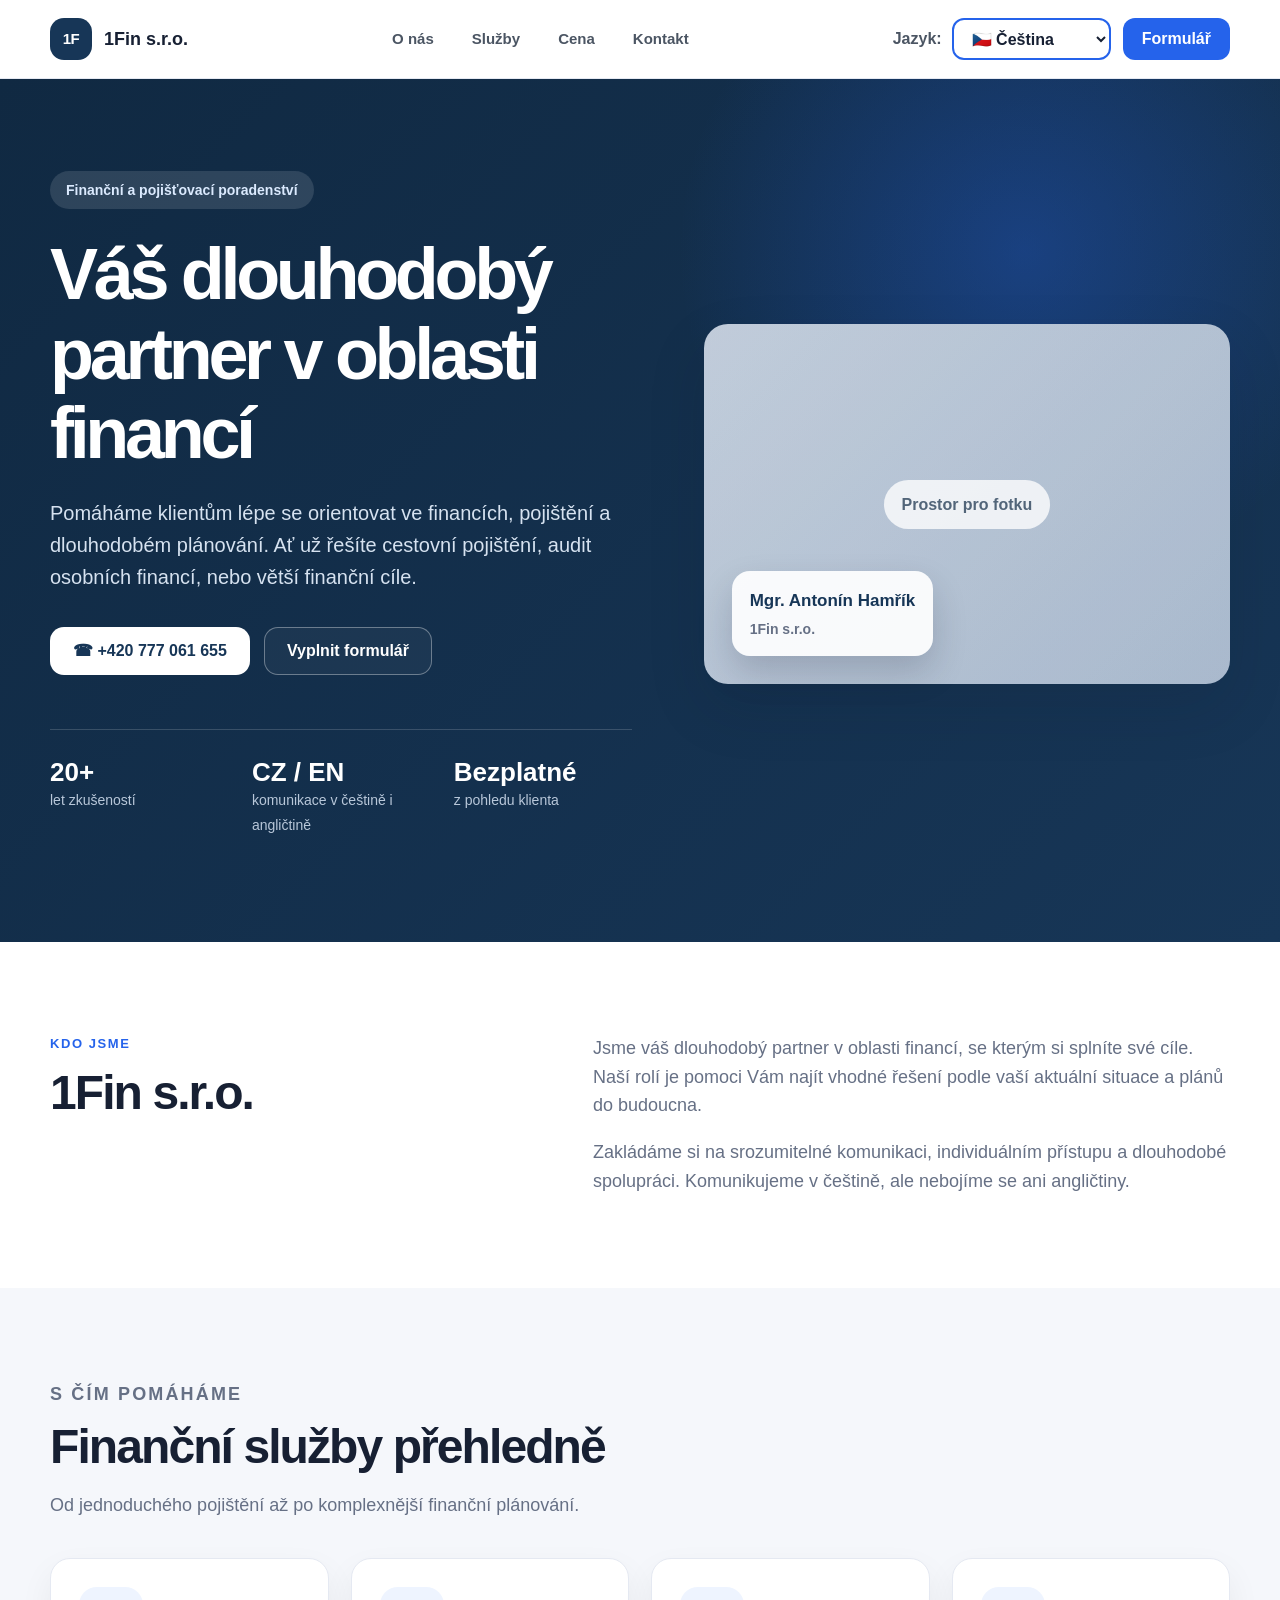
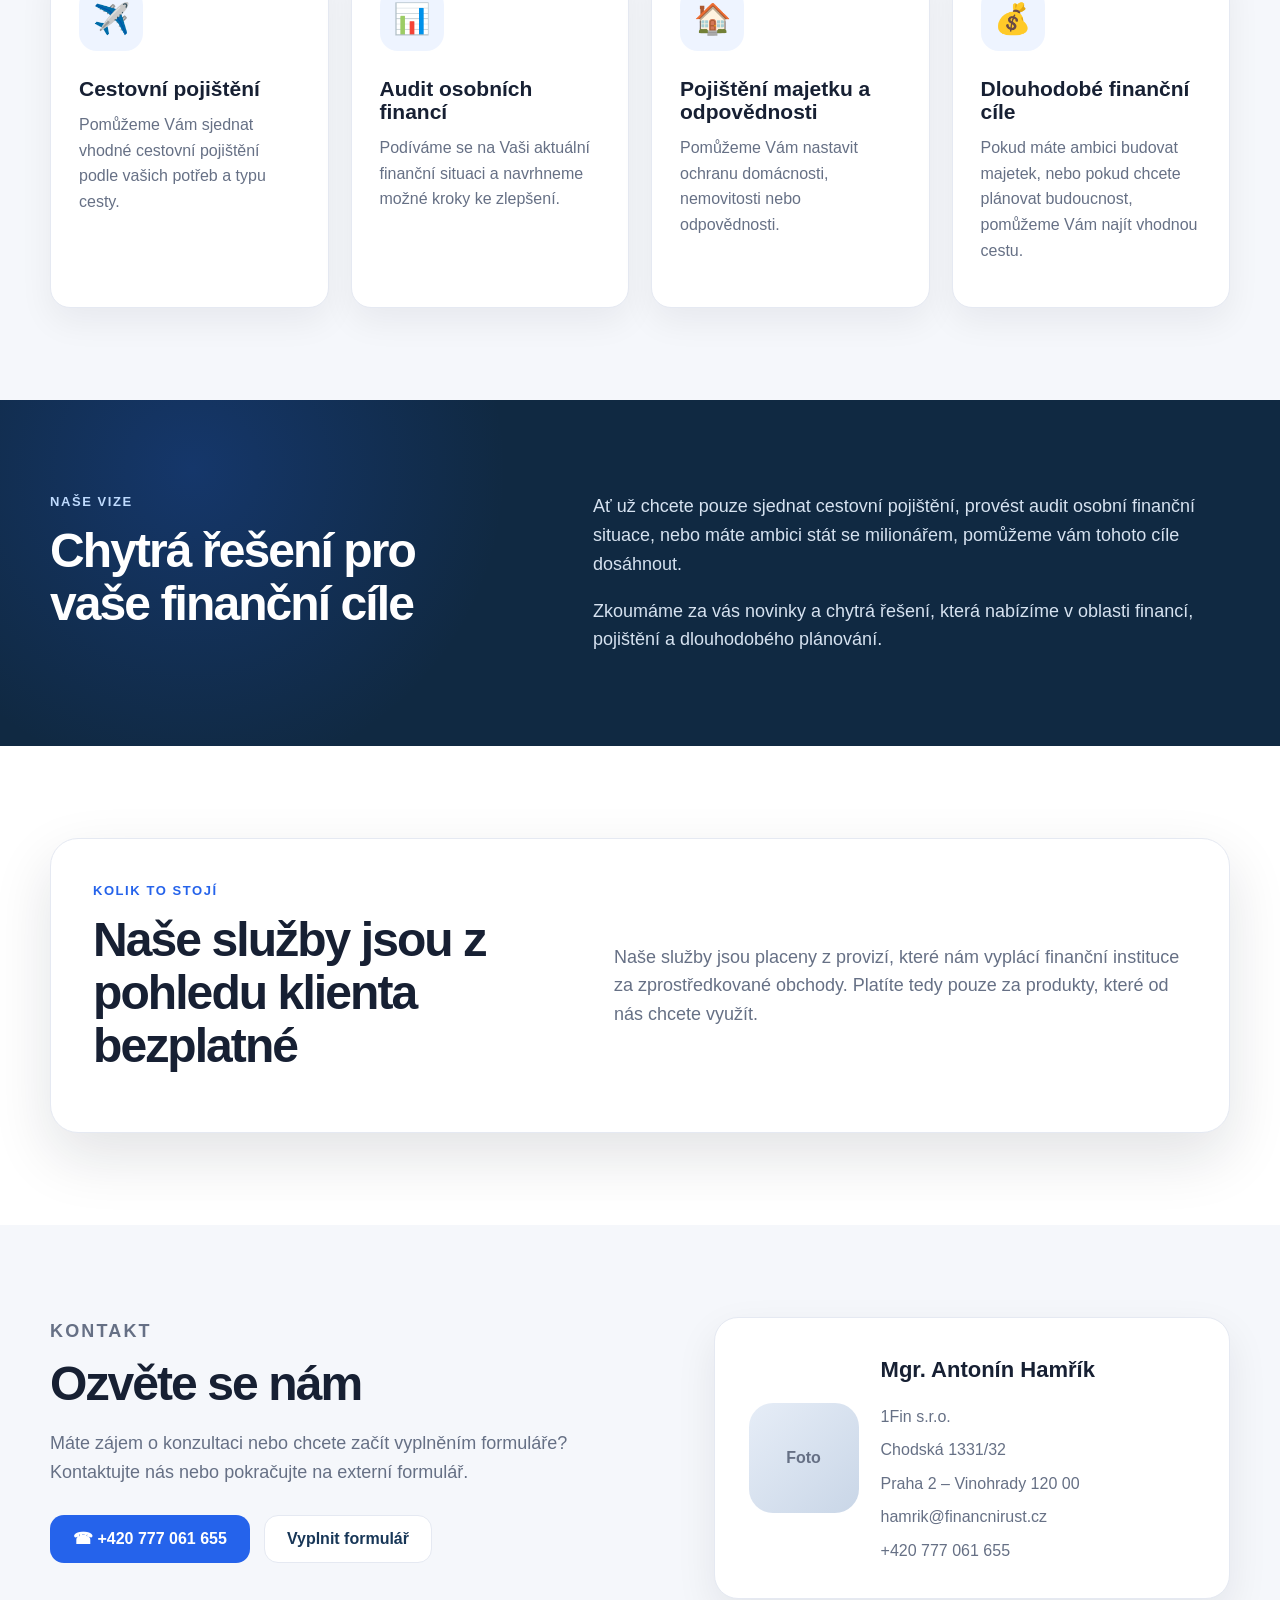
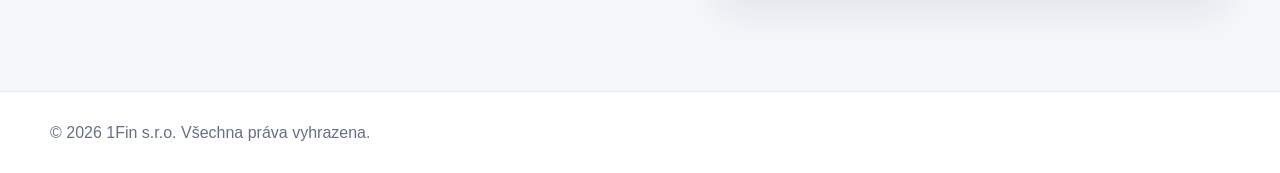
==== index.html @ 4e2d53b7 "inital 1fin website" ====
<!DOCTYPE html>
<html lang="cs">
<head>
  <meta charset="UTF-8" />
  <meta name="viewport" content="width=device-width, initial-scale=1.0" />

  <title>1Fin s.r.o. | Finanční a pojišťovací poradenství</title>
  <meta
    name="description"
    content="1Fin s.r.o. – váš dlouhodobý partner v oblasti financí, pojištění a osobního finančního plánování."
  />

  <link rel="stylesheet" href="css/style.css" />
</head>
<body>
  <header class="site-header">
    <div class="container header-inner">
      <a href="index.html" class="brand" aria-label="1Fin s.r.o.">
        <span class="brand-mark">1F</span>
        <span class="brand-text">1Fin s.r.o.</span>
      </a>

      <nav class="nav" aria-label="Hlavní navigace">
        <a href="#about" data-i18n="navAbout">O nás</a>
        <a href="#services" data-i18n="navServices">Služby</a>
        <a href="#price" data-i18n="navPrice">Cena</a>
        <a href="#contact" data-i18n="navContact">Kontakt</a>
      </nav>

      <div class="header-actions">
        <div class="language-select-wrap">
          <label for="language-select" data-i18n="languageLabel">Jazyk:</label>

          <select id="language-select" class="language-select">
            <option value="cs">🇨🇿 Čeština</option>
            <option value="en">🇬🇧 English</option>
          </select>
        </div>

        <a
          href="https://pojisteni.1fin.cz/"
          class="btn btn-small btn-primary"
          target="_blank"
          rel="noopener"
          data-i18n="formShort"
        >
          Formulář
        </a>
      </div>
    </div>
  </header>

  <main>
    <section class="hero">
      <div class="container hero-grid">
        <div class="hero-content">
          <p class="badge" data-i18n="heroBadge">Finanční a pojišťovací poradenství</p>

          <h1 data-i18n="heroTitle">Váš dlouhodobý partner v oblasti financí</h1>

          <p class="hero-text" data-i18n="heroText">
            Pomáháme klientům lépe se orientovat ve financích, pojištění
            a dlouhodobém plánování. Ať už řešíte cestovní pojištění,
            audit osobních financí, nebo větší finanční cíle.
          </p>

          <div class="hero-actions">
            <a href="tel:+420777061655" class="btn btn-light" data-i18n="phoneButton">
              ☎ +420 777 061 655
            </a>
            <a
              href="https://pojisteni.1fin.cz/"
              class="btn btn-outline"
              target="_blank"
              rel="noopener"
              data-i18n="formButton"
            >
              Vyplnit formulář
            </a>
          </div>

          <div class="hero-stats" aria-label="Hlavní výhody">
            <div>
              <strong>20+</strong>
              <span data-i18n="statExperience">let zkušeností</span>
            </div>

            <div>
              <strong>CZ / EN</strong>
              <span data-i18n="statLanguages">komunikace v češtině i angličtině</span>
            </div>

            <div>
              <strong data-i18n="statFreeTitle">Bezplatné</strong>
              <span data-i18n="statFreeText">z pohledu klienta</span>
            </div>
          </div>
        </div>

        <div class="hero-visual">
          <div class="advisor-preview">
            <div class="image-placeholder">
              <span data-i18n="photoPlaceholder">Prostor pro fotku</span>
            </div>

            <div class="advisor-preview-card">
              <strong>Mgr. Antonín Hamřík</strong>
              <span>1Fin s.r.o.</span>
            </div>
          </div>
        </div>
      </div>
    </section>

    <section id="about" class="section">
      <div class="container split">
        <div>
          <p class="section-label" data-i18n="aboutLabel">Kdo jsme</p>
          <h2>1Fin s.r.o.</h2>
        </div>

        <div class="section-text">
          <p data-i18n="aboutText1">
            Jsme váš dlouhodobý partner v oblasti financí, se kterým si
            splníte své cíle. Naší rolí je pomoci Vám najít vhodné řešení
            podle vaší aktuální situace a plánů do budoucna.
          </p>
          <p data-i18n="aboutText2">
            Zakládáme si na srozumitelné komunikaci, individuálním přístupu
            a dlouhodobé spolupráci. Komunikujeme v češtině,
            ale nebojíme se ani angličtiny.
          </p>
        </div>
      </div>
    </section>

    <section id="services" class="section section-muted">
      <div class="container">
        <div class="section-heading">
          <p class="section-label" data-i18n="servicesLabel">S čím pomáháme</p>
          <h2 data-i18n="servicesTitle">Finanční služby přehledně</h2>
          <p data-i18n="servicesIntro">
            Od jednoduchého pojištění až po komplexnější finanční plánování.
          </p>
        </div>

        <div class="cards-grid">
          <article class="card">
            <span class="card-icon">✈️</span>
            <h3 data-i18n="serviceTravelTitle">Cestovní pojištění</h3>
            <p data-i18n="serviceTravelText">
              Pomůžeme Vám sjednat vhodné cestovní pojištění podle vašich
              potřeb a typu cesty.
            </p>
          </article>

          <article class="card">
            <span class="card-icon">📊</span>
            <h3 data-i18n="serviceAuditTitle">Audit osobních financí</h3>
            <p data-i18n="serviceAuditText">
              Podíváme se na Vaši aktuální finanční situaci a navrhneme
              možné kroky ke zlepšení.
            </p>
          </article>

          <article class="card">
            <span class="card-icon">🏠</span>
            <h3 data-i18n="servicePropertyTitle">Pojištění majetku a odpovědnosti</h3>
            <p data-i18n="servicePropertyText">
              Pomůžeme Vám nastavit ochranu domácnosti, nemovitosti nebo
              odpovědnosti.
            </p>
          </article>

          <article class="card">
            <span class="card-icon">💰</span>
            <h3 data-i18n="serviceGoalsTitle">Dlouhodobé finanční cíle</h3>
            <p data-i18n="serviceGoalsText">
              Pokud máte ambici budovat majetek, nebo pokud chcete plánovat budoucnost,
              pomůžeme Vám najít vhodnou cestu.
            </p>
          </article>
        </div>
      </div>
    </section>

    <section class="section dark-section">
      <div class="container split">
        <div>
          <p class="section-label light" data-i18n="visionLabel">Naše vize</p>
          <h2 data-i18n="visionTitle">Chytrá řešení pro vaše finanční cíle</h2>
        </div>

        <div class="section-text light-text">
          <p data-i18n="visionText1">
            Ať už chcete pouze sjednat cestovní pojištění, provést audit
            osobní finanční situace, nebo máte ambici stát se milionářem,
            pomůžeme vám tohoto cíle dosáhnout.
          </p>
          <p data-i18n="visionText2">
            Zkoumáme za vás novinky a chytrá řešení, která nabízíme v oblasti
            financí, pojištění a dlouhodobého plánování.
          </p>
        </div>
      </div>
    </section>

    <section id="price" class="section">
      <div class="container price-box">
        <div>
          <p class="section-label" data-i18n="priceLabel">Kolik to stojí</p>
          <h2 data-i18n="priceTitle">Naše služby jsou z pohledu klienta bezplatné</h2>
        </div>

        <p data-i18n="priceText">
          Naše služby jsou placeny z provizí, které nám vyplácí finanční
          instituce za zprostředkované obchody. Platíte tedy pouze za produkty,
          které od nás chcete využít.
        </p>
      </div>
    </section>

    <section id="contact" class="section section-muted">
      <div class="container contact-grid">
        <div>
          <p class="section-label" data-i18n="contactLabel">Kontakt</p>
          <h2 data-i18n="contactTitle">Ozvěte se nám</h2>
          <p data-i18n="contactText">
            Máte zájem o konzultaci nebo chcete začít vyplněním dotazníku?
            Kontaktujte nás nebo pokračujte na externí formulář.
          </p>

          <div class="contact-actions">
            <a href="tel:+420777061655" class="btn btn-primary" data-i18n="phoneButton">
              ☎ +420 777 061 655
            </a>
            <a
              href="https://pojisteni.1fin.cz/"
              class="btn btn-secondary"
              target="_blank"
              rel="noopener"
              data-i18n="formButton"
            >
              Vyplnit formulář
            </a>
          </div>
        </div>

        <address class="contact-card">
          <div class="contact-photo-placeholder">
            <span data-i18n="photoShort">Foto</span>
          </div>

          <div class="contact-info">
            <strong>Mgr. Antonín Hamřík</strong>

            <span>1Fin s.r.o.</span>
            <span>Chodská 1331/32</span>
            <span>Praha 2 – Vinohrady 120 00</span>

            <a href="mailto:hamrik@financnirust.cz">
              hamrik@financnirust.cz
            </a>

            <a href="tel:+420777061655">
              +420 777 061 655
            </a>
          </div>
        </address>
      </div>
    </section>
  </main>

  <footer class="site-footer">
    <div class="container footer-inner">
      <p data-i18n="footerText">© 2026 1Fin s.r.o. Všechna práva vyhrazena.</p>
    </div>
  </footer>

  <script src="js/main.js"></script>
</body>
</html>
---- css/style.css ----
:root {
  --color-navy: #173657;
  --color-navy-dark: #102942;
  --color-blue: #2563eb;
  --color-blue-dark: #1d4ed8;
  --color-bg: #ffffff;
  --color-section: #f5f7fb;
  --color-text: #172033;
  --color-muted: #667085;
  --color-border: #e5e9f2;
  --color-white: #ffffff;

  --container: 1180px;
  --radius: 20px;
  --shadow: 0 24px 60px rgba(15, 23, 42, 0.12);
}

* {
  box-sizing: border-box;
}

html {
  scroll-behavior: smooth;
}

body {
  margin: 0;
  font-family: Arial, Helvetica, sans-serif;
  color: var(--color-text);
  background: var(--color-bg);
  line-height: 1.6;
}

a {
  color: inherit;
  text-decoration: none;
}

p {
  margin-top: 0;
}

.container {
  width: min(100% - 40px, var(--container));
  margin: 0 auto;
}

/* Header */

.site-header {
  position: sticky;
  top: 0;
  z-index: 50;
  background: rgba(255, 255, 255, 0.96);
  border-bottom: 1px solid var(--color-border);
  backdrop-filter: blur(12px);
}

.header-inner {
  min-height: 78px;
  display: flex;
  align-items: center;
  justify-content: space-between;
  gap: 24px;
}

.brand {
  display: inline-flex;
  align-items: center;
  gap: 12px;
  font-weight: 800;
}

.brand-mark {
  width: 42px;
  height: 42px;
  border-radius: 14px;
  display: grid;
  place-items: center;
  background: var(--color-navy);
  color: var(--color-white);
  font-size: 15px;
  letter-spacing: -0.04em;
}

.brand-text {
  font-size: 18px;
}

.nav {
  display: flex;
  align-items: center;
  gap: 10px;
}

.nav a {
  padding: 10px 14px;
  border-radius: 12px;
  color: #4b5563;
  font-weight: 700;
  font-size: 15px;
}

.nav a:hover {
  background: #eef4ff;
  color: var(--color-blue);
}

.header-actions {
  display: flex;
  align-items: center;
  gap: 12px;
}

.language-switch {
  display: inline-flex;
  padding: 4px;
  background: #eef2f7;
  border-radius: 999px;
}

.language-switch a {
  padding: 7px 10px;
  border-radius: 999px;
  color: #536174;
  font-weight: 800;
  font-size: 13px;
}

.language-switch a.active {
  background: var(--color-white);
  color: var(--color-blue);
  box-shadow: 0 4px 12px rgba(15, 23, 42, 0.08);
}

.language-select-wrap {
  display: flex;
  align-items: center;
  gap: 10px;
  font-weight: 800;
  color: #4b5563;
}

.language-select {
  min-height: 42px;
  padding: 8px 38px 8px 14px;
  border: 2px solid var(--color-blue);
  border-radius: 12px;
  background: white;
  color: var(--color-text);
  font: inherit;
  font-weight: 700;
  cursor: pointer;
}

.language-select:focus {
  outline: none;
  box-shadow: 0 0 0 4px rgba(37, 99, 235, 0.16);
}

/* Buttons */

.btn {
  display: inline-flex;
  align-items: center;
  justify-content: center;
  min-height: 48px;
  padding: 13px 22px;
  border-radius: 14px;
  border: 1px solid transparent;
  font-weight: 800;
  line-height: 1;
  transition: transform 0.15s ease, background 0.15s ease, border-color 0.15s ease;
}

.btn:hover {
  transform: translateY(-1px);
}

.btn-small {
  min-height: 42px;
  padding: 10px 18px;
  border-radius: 12px;
}

.btn-primary {
  background: var(--color-blue);
  color: var(--color-white);
}

.btn-primary:hover {
  background: var(--color-blue-dark);
}

.btn-light {
  background: var(--color-white);
  color: var(--color-navy);
}

.btn-outline {
  color: var(--color-white);
  border-color: rgba(255, 255, 255, 0.35);
  background: rgba(255, 255, 255, 0.04);
}

.btn-outline:hover {
  border-color: rgba(255, 255, 255, 0.7);
}

.btn-secondary {
  background: var(--color-white);
  color: var(--color-navy);
  border-color: var(--color-border);
}

/* Hero */

.hero {
  padding: 92px 0 104px;
  background:
    radial-gradient(circle at 80% 20%, rgba(37, 99, 235, 0.32), transparent 28%),
    linear-gradient(135deg, var(--color-navy-dark), var(--color-navy));
  color: var(--color-white);
}

.hero-grid {
  display: grid;
  grid-template-columns: 1.05fr 0.95fr;
  gap: 72px;
  align-items: center;
}

.badge {
  width: fit-content;
  margin-bottom: 26px;
  padding: 8px 16px;
  border-radius: 999px;
  background: rgba(255, 255, 255, 0.12);
  color: #dbeafe;
  font-weight: 800;
  font-size: 14px;
}

h1,
h2,
h3 {
  margin-top: 0;
  line-height: 1.1;
}

h1 {
  max-width: 720px;
  margin-bottom: 24px;
  font-size: clamp(42px, 6vw, 72px);
  letter-spacing: -0.06em;
}

h2 {
  margin-bottom: 18px;
  font-size: clamp(32px, 4vw, 48px);
  letter-spacing: -0.04em;
}

h3 {
  margin-bottom: 12px;
  font-size: 21px;
}

.hero-text {
  max-width: 620px;
  margin-bottom: 34px;
  color: #d6e2f0;
  font-size: 20px;
}

.hero-actions {
  display: flex;
  flex-wrap: wrap;
  gap: 14px;
  margin-bottom: 54px;
}

.hero-stats {
  display: grid;
  grid-template-columns: repeat(3, 1fr);
  max-width: 650px;
  padding-top: 28px;
  border-top: 1px solid rgba(255, 255, 255, 0.16);
  gap: 24px;
}

.hero-stats strong {
  display: block;
  font-size: 26px;
  line-height: 1.1;
}

.hero-stats span {
  color: #b8c7d9;
  font-size: 14px;
}

.hero-visual {
  display: flex;
  justify-content: flex-end;
}

.image-placeholder {
  width: 100%;
  min-height: 360px;
  border-radius: 24px;
  display: grid;
  place-items: center;
  background:
    linear-gradient(rgba(23, 54, 87, 0.18), rgba(23, 54, 87, 0.18)),
    linear-gradient(135deg, #e6edf7, #c9d6e7);
  color: #526579;
  box-shadow: var(--shadow);
  overflow: hidden;
}

.image-placeholder span {
  padding: 12px 18px;
  border-radius: 999px;
  background: rgba(255, 255, 255, 0.78);
  font-weight: 800;
}

/* Sections */

.section {
  padding: 92px 0;
}

.section-muted {
  background: var(--color-section);
}

.section-label {
  margin-bottom: 12px;
  color: var(--color-blue);
  font-weight: 900;
  text-transform: uppercase;
  font-size: 13px;
  letter-spacing: 0.12em;
}

.section-label.light {
  color: #bfdbfe;
}

.split {
  display: grid;
  grid-template-columns: 0.85fr 1.15fr;
  gap: 72px;
  align-items: start;
}

.section-text {
  color: var(--color-muted);
  font-size: 18px;
}

.section-text p:last-child {
  margin-bottom: 0;
}

.section-heading {
  max-width: 680px;
  margin-bottom: 38px;
}

.section-heading p {
  color: var(--color-muted);
  font-size: 18px;
}

/* Cards */

.cards-grid {
  display: grid;
  grid-template-columns: repeat(4, 1fr);
  gap: 22px;
}

.card {
  min-height: 250px;
  padding: 28px;
  border: 1px solid var(--color-border);
  border-radius: var(--radius);
  background: var(--color-white);
  box-shadow: 0 14px 34px rgba(15, 23, 42, 0.06);
}

.card-icon {
  width: 64px;
  height: 64px;
  margin-bottom: 26px;
  border-radius: 18px;
  display: grid;
  place-items: center;
  background: #eef4ff;
  font-size: 30px;
}

.card p {
  color: var(--color-muted);
}

/* Dark section */

.dark-section {
  background:
    radial-gradient(circle at 15% 20%, rgba(37, 99, 235, 0.24), transparent 28%),
    var(--color-navy-dark);
  color: var(--color-white);
}

.light-text {
  color: #d6e2f0;
}

/* Price */

.price-box {
  display: grid;
  grid-template-columns: 0.9fr 1.1fr;
  gap: 52px;
  align-items: center;
  padding: 42px;
  border: 1px solid var(--color-border);
  border-radius: 28px;
  background: var(--color-white);
  box-shadow: var(--shadow);
}

.price-box p:last-child {
  margin-bottom: 0;
  color: var(--color-muted);
  font-size: 18px;
}

/* Contact */

.contact-grid {
  display: grid;
  grid-template-columns: 1fr 0.85fr;
  gap: 56px;
  align-items: start;
}

.contact-grid > div > p {
  max-width: 620px;
  color: var(--color-muted);
  font-size: 18px;
}

.contact-actions {
  display: flex;
  flex-wrap: wrap;
  gap: 14px;
  margin-top: 28px;
}

.contact-card {
  display: grid;
  grid-template-columns: 110px 1fr;
  gap: 22px;
  align-items: center;
  padding: 34px;
  border-radius: 24px;
  border: 1px solid var(--color-border);
  background: var(--color-white);
  box-shadow: 0 16px 40px rgba(15, 23, 42, 0.08);
  font-style: normal;
}

.contact-photo-placeholder {
  width: 110px;
  height: 110px;
  border-radius: 24px;
  display: grid;
  place-items: center;
  background: linear-gradient(135deg, #e6edf7, #c9d6e7);
  color: #526579;
  font-weight: 900;
}

.contact-info {
  display: grid;
  gap: 8px;
}

.contact-info strong {
  margin-bottom: 4px;
  font-size: 22px;
}

.contact-info span,
.contact-info a {
  color: var(--color-muted);
}

.contact-info a:hover {
  color: var(--color-blue);
}

.contact-card strong {
  margin-bottom: 8px;
  font-size: 22px;
}

.contact-card span,
.contact-card a {
  color: var(--color-muted);
}

.contact-card a:hover {
  color: var(--color-blue);
}

/* Footer */

.site-footer {
  padding: 28px 0;
  border-top: 1px solid var(--color-border);
  background: var(--color-white);
  color: var(--color-muted);
}

.footer-inner {
  display: flex;
  justify-content: space-between;
  gap: 24px;
  align-items: center;
}

.footer-inner p {
  margin: 0;
}

.footer-inner a {
  font-weight: 800;
  color: var(--color-blue);
}

/* Responsive */

@media (max-width: 1050px) {
  .header-inner {
    flex-wrap: wrap;
    padding: 16px 0;
  }

  .nav {
    order: 3;
    width: 100%;
    justify-content: center;
    flex-wrap: wrap;
  }

  .cards-grid {
    grid-template-columns: repeat(2, 1fr);
  }

  .hero-grid,
  .split,
  .price-box,
  .contact-grid {
    grid-template-columns: 1fr;
  }

  .hero-visual {
    justify-content: flex-start;
  }
}

@media (max-width: 680px) {
  .container {
    width: min(100% - 28px, var(--container));
  }

  .hero {
    padding: 64px 0 72px;
  }

  .section {
    padding: 64px 0;
  }

  .header-actions {
    width: 100%;
    justify-content: space-between;
  }

  .nav {
    justify-content: flex-start;
    gap: 4px;
  }

  .nav a {
    padding: 8px 10px;
    font-size: 14px;
  }

  h1 {
    font-size: 42px;
  }

  h2 {
    font-size: 32px;
  }

  .hero-text {
    font-size: 18px;
  }

  .hero-stats {
    grid-template-columns: 1fr;
  }

  .cards-grid {
    grid-template-columns: 1fr;
  }

  .price-box {
    padding: 28px;
  }

  .footer-inner {
    flex-direction: column;
    align-items: flex-start;
  }
}

.advisor-preview {
  position: relative;
  width: 100%;
}

.advisor-preview-card {
  position: absolute;
  left: 28px;
  bottom: 28px;
  display: grid;
  gap: 4px;
  padding: 16px 18px;
  border-radius: 18px;
  background: rgba(255, 255, 255, 0.92);
  color: var(--color-navy);
  box-shadow: 0 16px 34px rgba(15, 23, 42, 0.18);
}

.advisor-preview-card strong {
  font-size: 17px;
}

.advisor-preview-card span {
  color: var(--color-muted);
  font-weight: 700;
  font-size: 14px;
}

@media (max-width: 680px) {
  .contact-card {
    grid-template-columns: 1fr;
  }

  .contact-photo-placeholder {
    width: 100%;
    height: 180px;
  }

  .advisor-preview-card {
    position: static;
    margin-top: 16px;
  }
}
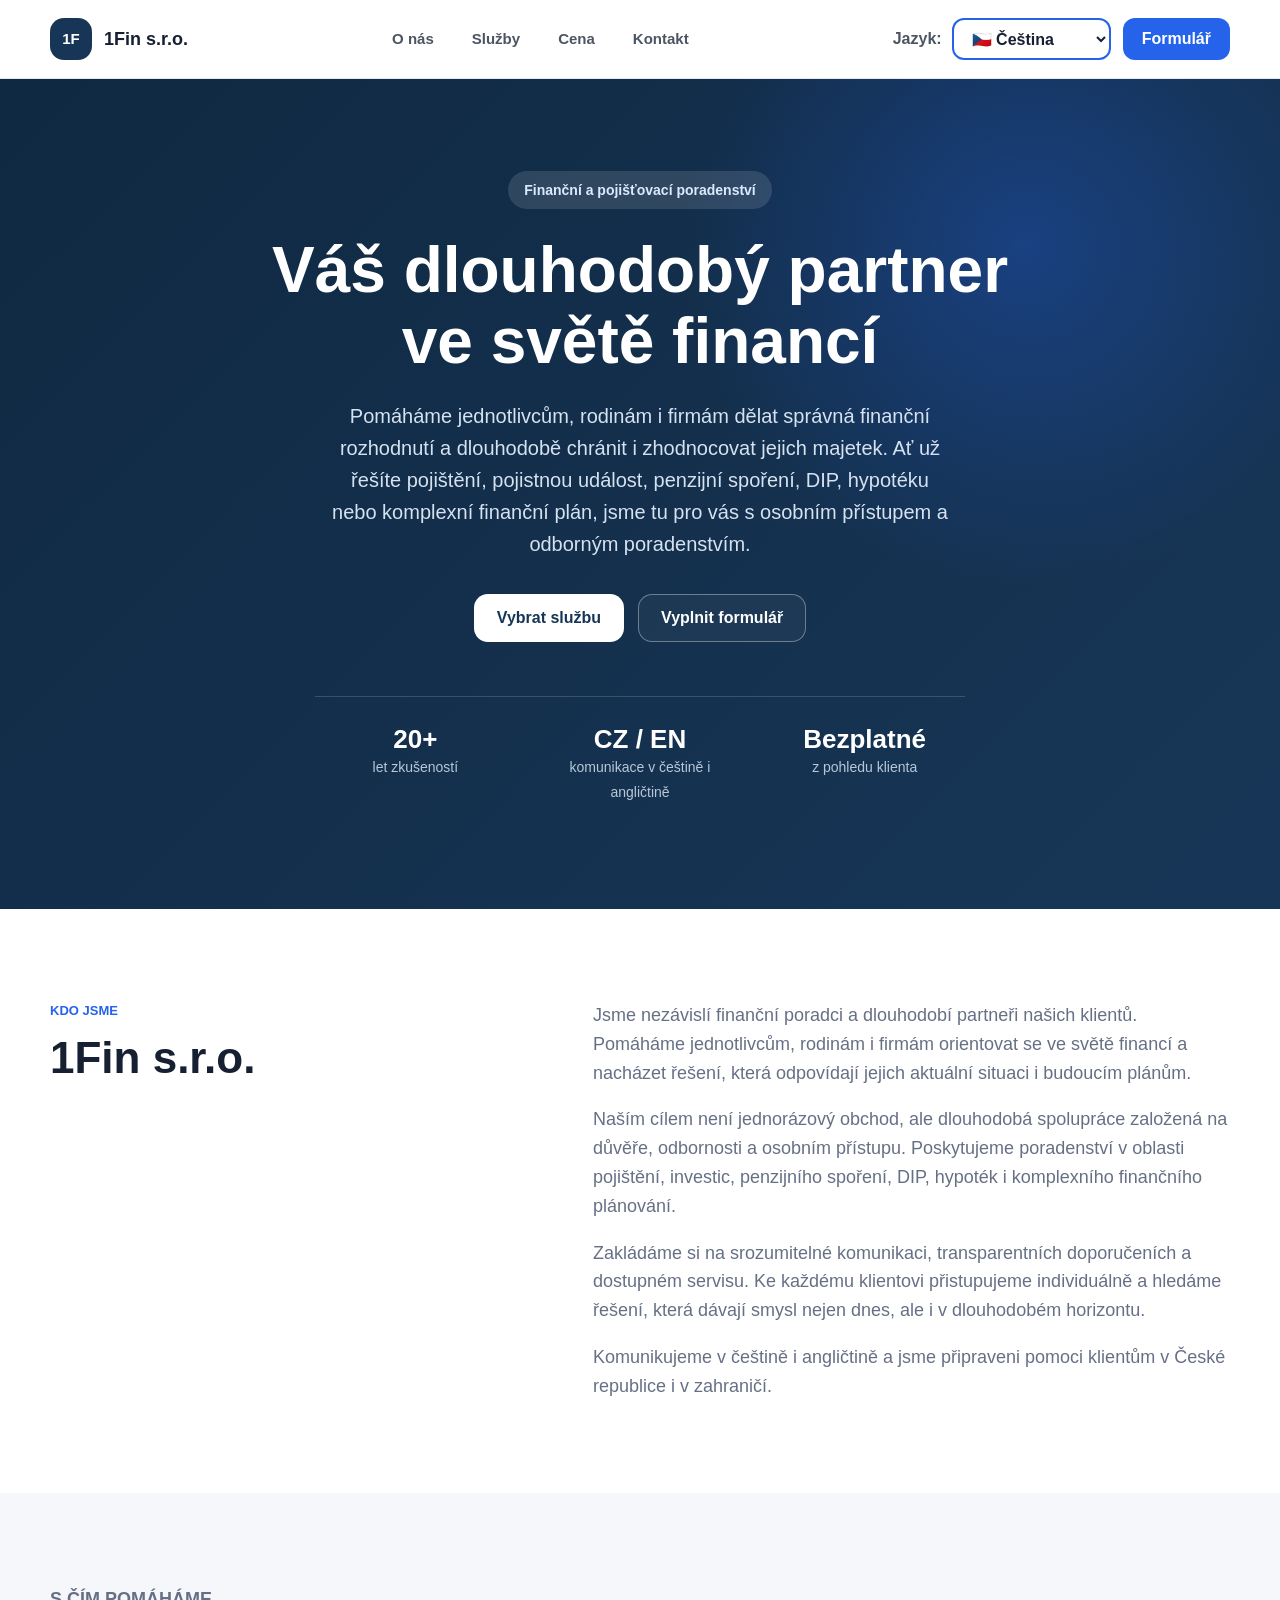
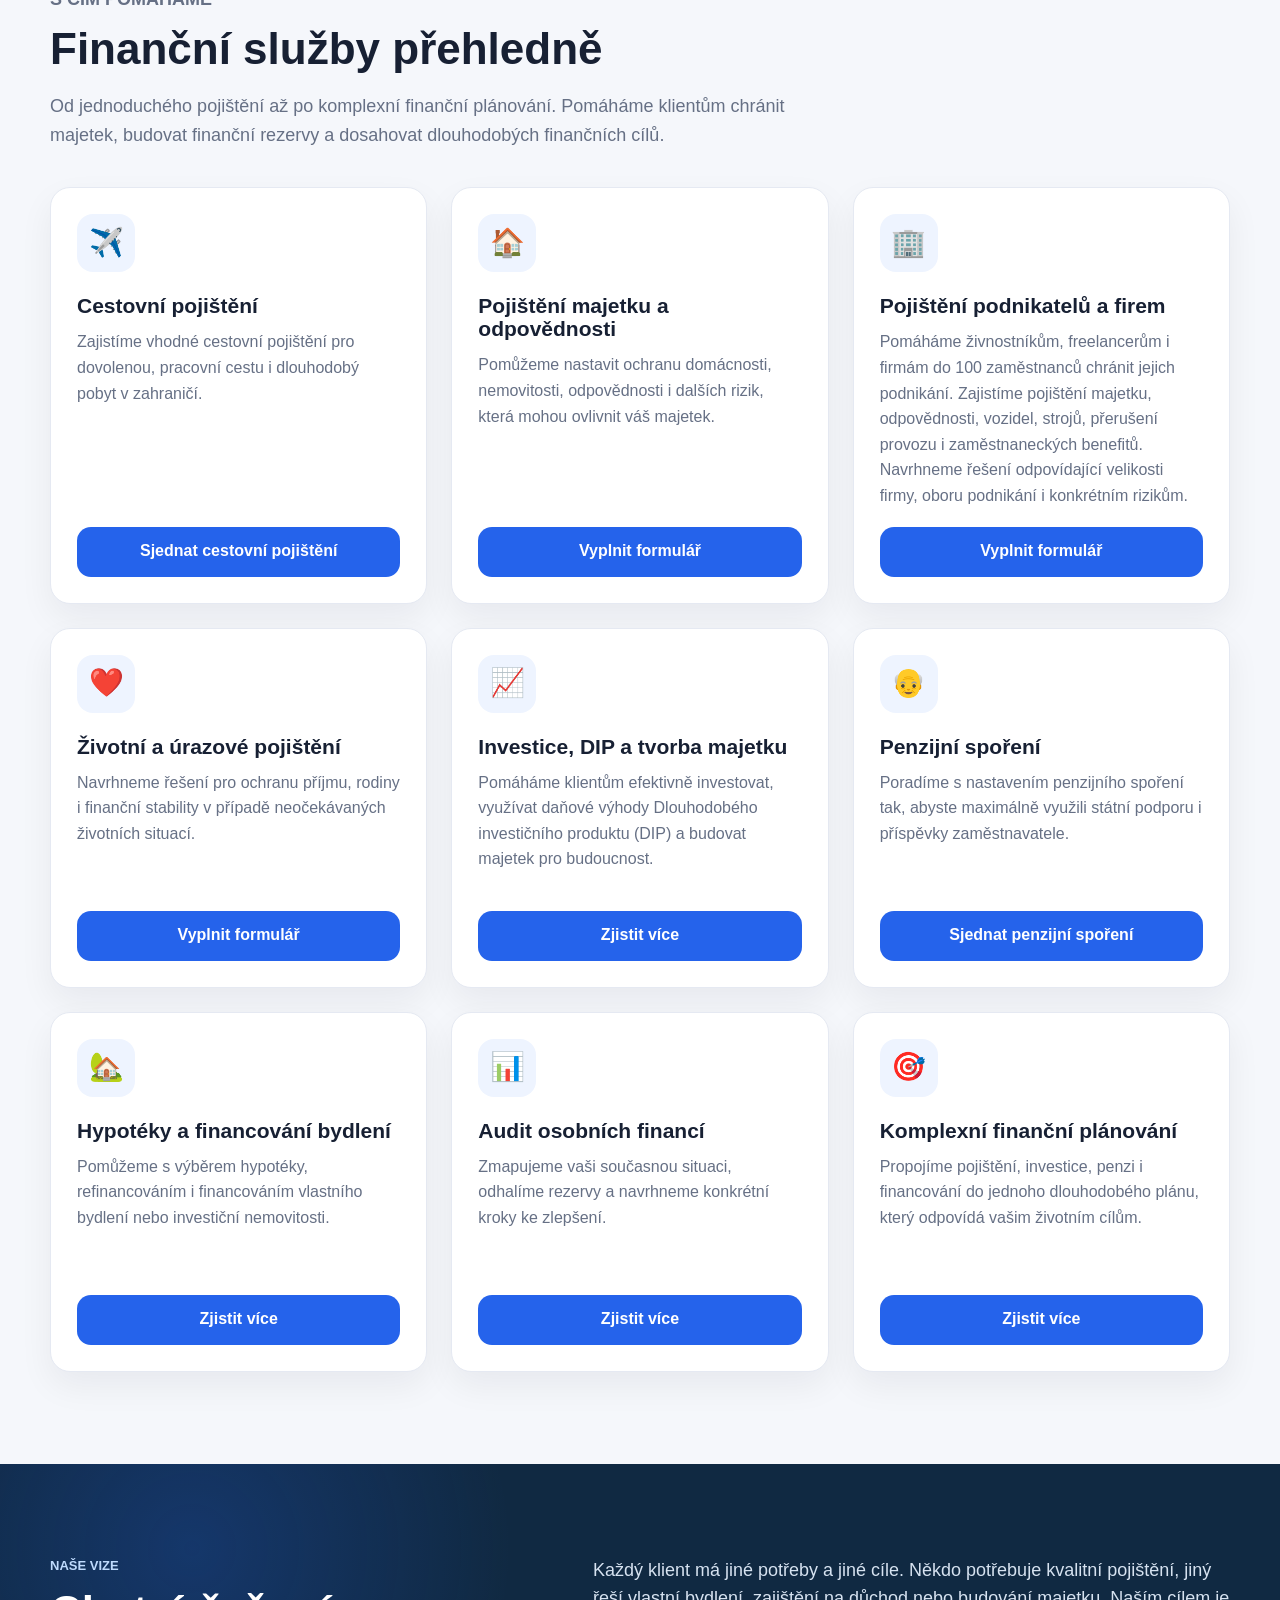
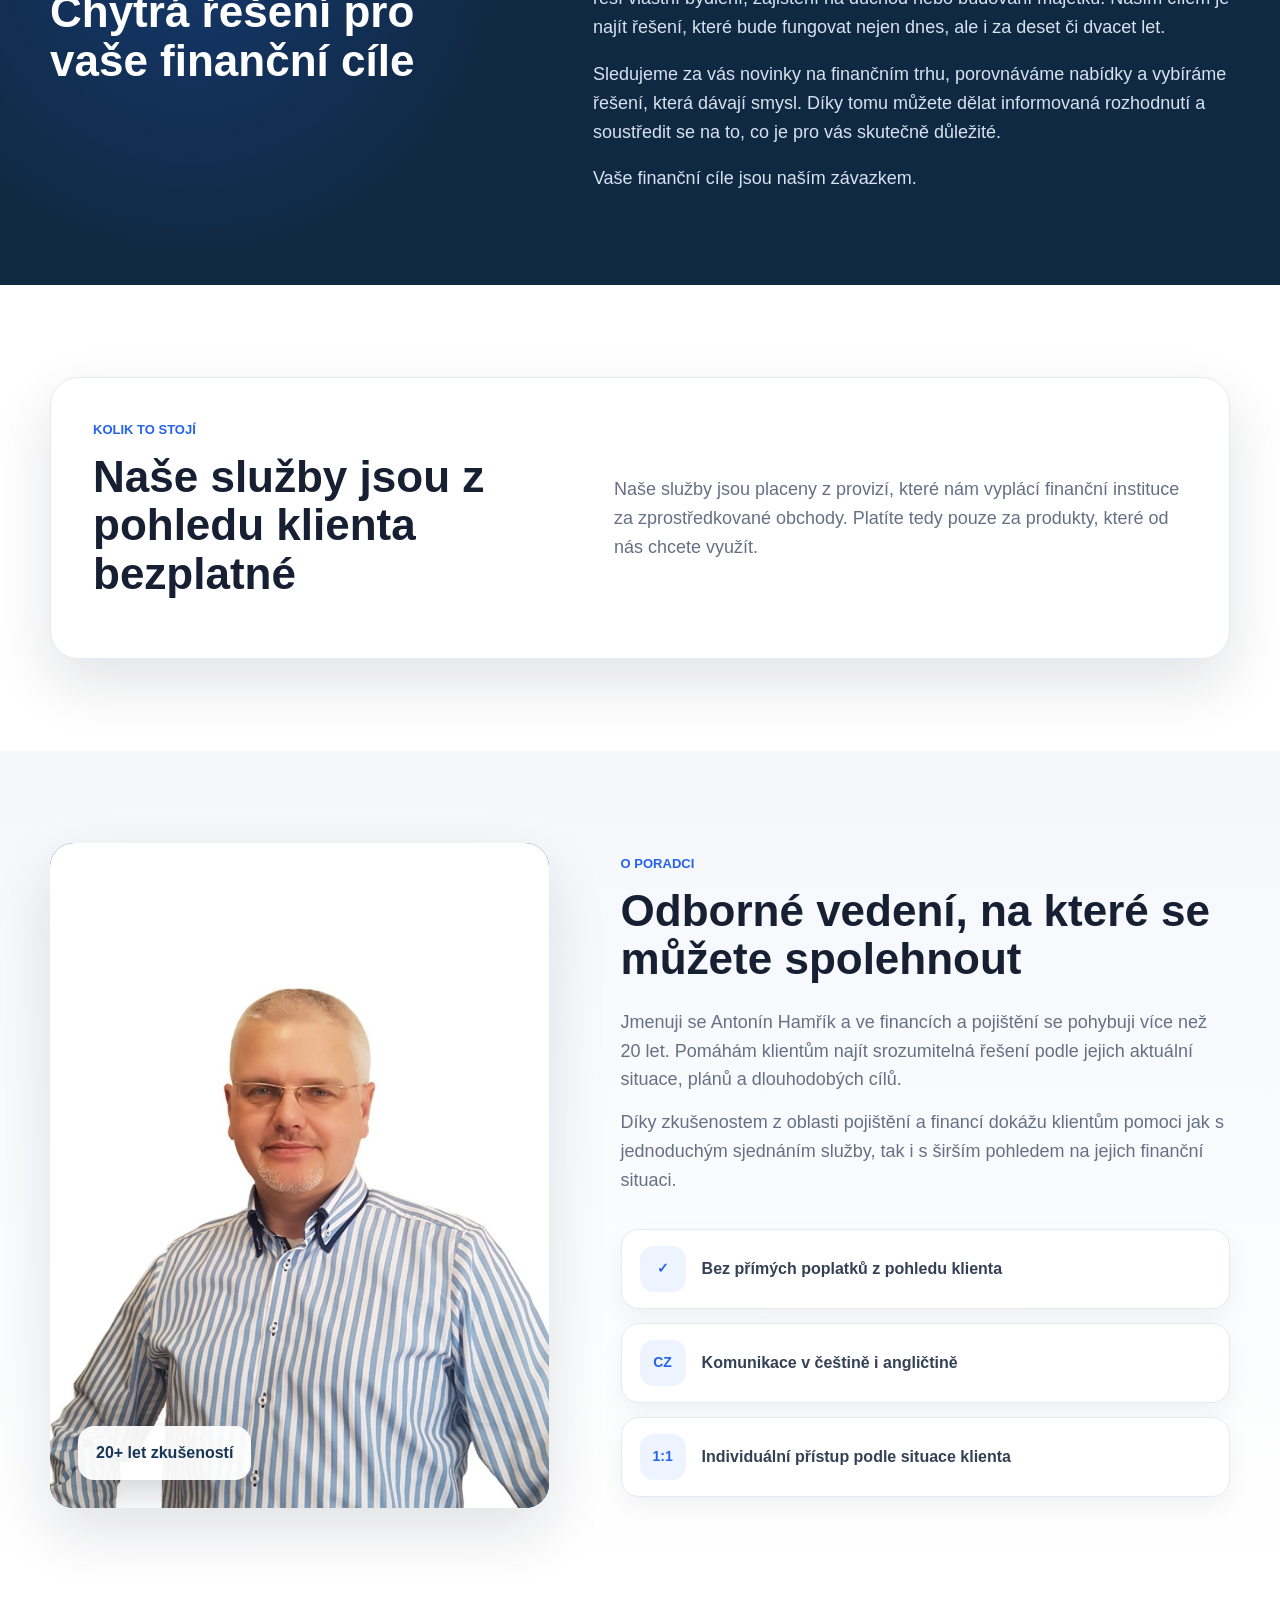
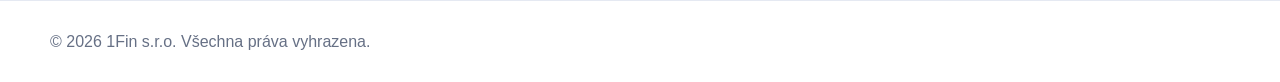
==== commit 91cac43a: "Second version of the web, picture added and edits were made to the servies" ====
--- a/index.html
+++ b/index.html
@@ -56,17 +56,19 @@
         <div class="hero-content">
           <p class="badge" data-i18n="heroBadge">Finanční a pojišťovací poradenství</p>
 
-          <h1 data-i18n="heroTitle">Váš dlouhodobý partner v oblasti financí</h1>
+          <h1 data-i18n="heroTitle">Váš dlouhodobý partner ve světě financí</h1>
 
           <p class="hero-text" data-i18n="heroText">
-            Pomáháme klientům lépe se orientovat ve financích, pojištění
-            a dlouhodobém plánování. Ať už řešíte cestovní pojištění,
-            audit osobních financí, nebo větší finanční cíle.
+            Pomáháme jednotlivcům, rodinám i firmám dělat správná finanční
+            rozhodnutí a dlouhodobě chránit i zhodnocovat jejich majetek. Ať
+            už řešíte pojištění, pojistnou událost, penzijní spoření, DIP,
+            hypotéku nebo komplexní finanční plán, jsme tu pro vás s osobním
+            přístupem a odborným poradenstvím.
           </p>
 
           <div class="hero-actions">
-            <a href="tel:+420777061655" class="btn btn-light" data-i18n="phoneButton">
-              ☎ +420 777 061 655
+            <a href="#services" class="btn btn-light" data-i18n="heroServiceButton">
+              Vybrat službu
             </a>
             <a
               href="https://pojisteni.1fin.cz/"
@@ -93,19 +95,6 @@
             <div>
               <strong data-i18n="statFreeTitle">Bezplatné</strong>
               <span data-i18n="statFreeText">z pohledu klienta</span>
-            </div>
-          </div>
-        </div>
-
-        <div class="hero-visual">
-          <div class="advisor-preview">
-            <div class="image-placeholder">
-              <span data-i18n="photoPlaceholder">Prostor pro fotku</span>
-            </div>
-
-            <div class="advisor-preview-card">
-              <strong>Mgr. Antonín Hamřík</strong>
-              <span>1Fin s.r.o.</span>
             </div>
           </div>
         </div>
@@ -121,14 +110,26 @@
 
         <div class="section-text">
           <p data-i18n="aboutText1">
-            Jsme váš dlouhodobý partner v oblasti financí, se kterým si
-            splníte své cíle. Naší rolí je pomoci Vám najít vhodné řešení
-            podle vaší aktuální situace a plánů do budoucna.
+            Jsme nezávislí finanční poradci a dlouhodobí partneři našich
+            klientů. Pomáháme jednotlivcům, rodinám i firmám orientovat se ve
+            světě financí a nacházet řešení, která odpovídají jejich aktuální
+            situaci i budoucím plánům.
           </p>
           <p data-i18n="aboutText2">
-            Zakládáme si na srozumitelné komunikaci, individuálním přístupu
-            a dlouhodobé spolupráci. Komunikujeme v češtině,
-            ale nebojíme se ani angličtiny.
+            Naším cílem není jednorázový obchod, ale dlouhodobá spolupráce
+            založená na důvěře, odbornosti a osobním přístupu. Poskytujeme
+            poradenství v oblasti pojištění, investic, penzijního spoření,
+            DIP, hypoték i komplexního finančního plánování.
+          </p>
+          <p data-i18n="aboutText3">
+            Zakládáme si na srozumitelné komunikaci, transparentních
+            doporučeních a dostupném servisu. Ke každému klientovi
+            přistupujeme individuálně a hledáme řešení, která dávají smysl
+            nejen dnes, ale i v dlouhodobém horizontu.
+          </p>
+          <p data-i18n="aboutText4">
+            Komunikujeme v češtině i angličtině a jsme připraveni pomoci
+            klientům v České republice i v zahraničí.
           </p>
         </div>
       </div>
@@ -140,7 +141,9 @@
           <p class="section-label" data-i18n="servicesLabel">S čím pomáháme</p>
           <h2 data-i18n="servicesTitle">Finanční služby přehledně</h2>
           <p data-i18n="servicesIntro">
-            Od jednoduchého pojištění až po komplexnější finanční plánování.
+            Od jednoduchého pojištění až po komplexní finanční plánování.
+            Pomáháme klientům chránit majetek, budovat finanční rezervy a
+            dosahovat dlouhodobých finančních cílů.
           </p>
         </div>
 
@@ -149,36 +152,166 @@
             <span class="card-icon">✈️</span>
             <h3 data-i18n="serviceTravelTitle">Cestovní pojištění</h3>
             <p data-i18n="serviceTravelText">
-              Pomůžeme Vám sjednat vhodné cestovní pojištění podle vašich
-              potřeb a typu cesty.
-            </p>
+              Zajistíme vhodné cestovní pojištění pro dovolenou, pracovní
+              cestu i dlouhodobý pobyt v zahraničí.
+            </p>
+            <a
+              href="https://www.axa-assistance.cz/cestovni-pojisteni/?externalpartner=03000732"
+              class="btn btn-primary card-button"
+              target="_blank"
+              rel="noopener"
+              data-i18n="serviceTravelButton"
+            >
+              Sjednat cestovní pojištění
+            </a>
+          </article>
+
+          <article class="card">
+            <span class="card-icon">🏠</span>
+            <h3 data-i18n="servicePropertyTitle">Pojištění majetku a odpovědnosti</h3>
+            <p data-i18n="servicePropertyText">
+              Pomůžeme nastavit ochranu domácnosti, nemovitosti, odpovědnosti
+              i dalších rizik, která mohou ovlivnit váš majetek.
+            </p>
+            <a
+              href="https://pojisteni.1fin.cz/"
+              class="btn btn-primary card-button"
+              target="_blank"
+              rel="noopener"
+              data-i18n="serviceFormButton"
+            >
+              Vyplnit formulář
+            </a>
+          </article>
+
+          <article class="card">
+            <span class="card-icon">🏢</span>
+            <h3 data-i18n="serviceBusinessTitle">Pojištění podnikatelů a firem</h3>
+            <p data-i18n="serviceBusinessText">
+              Pomáháme živnostníkům, freelancerům i firmám do 100 zaměstnanců
+              chránit jejich podnikání. Zajistíme pojištění majetku,
+              odpovědnosti, vozidel, strojů, přerušení provozu i
+              zaměstnaneckých benefitů. Navrhneme řešení odpovídající
+              velikosti firmy, oboru podnikání i konkrétním rizikům.
+            </p>
+            <a
+              href="https://pojisteni.1fin.cz/"
+              class="btn btn-primary card-button"
+              target="_blank"
+              rel="noopener"
+              data-i18n="serviceFormButton"
+            >
+              Vyplnit formulář
+            </a>
+          </article>
+
+          <article class="card">
+            <span class="card-icon">❤️</span>
+            <h3 data-i18n="serviceLifeTitle">Životní a úrazové pojištění</h3>
+            <p data-i18n="serviceLifeText">
+              Navrhneme řešení pro ochranu příjmu, rodiny i finanční stability
+              v případě neočekávaných životních situací.
+            </p>
+            <a
+              href="https://pojisteni.1fin.cz/"
+              class="btn btn-primary card-button"
+              target="_blank"
+              rel="noopener"
+              data-i18n="serviceFormButton"
+            >
+              Vyplnit formulář
+            </a>
+          </article>
+
+          <article class="card">
+            <span class="card-icon">📈</span>
+            <h3 data-i18n="serviceInvestmentsTitle">Investice, DIP a tvorba majetku</h3>
+            <p data-i18n="serviceInvestmentsText">
+              Pomáháme klientům efektivně investovat, využívat daňové výhody
+              Dlouhodobého investičního produktu (DIP) a budovat majetek pro
+              budoucnost.
+            </p>
+            <a
+              href="https://insia.com/"
+              class="btn btn-primary card-button"
+              target="_blank"
+              rel="noopener"
+              data-i18n="serviceMoreInfoButton"
+            >
+              Zjistit více
+            </a>
+          </article>
+
+          <article class="card">
+            <span class="card-icon">👴</span>
+            <h3 data-i18n="servicePensionTitle">Penzijní spoření</h3>
+            <p data-i18n="servicePensionText">
+              Poradíme s nastavením penzijního spoření tak, abyste maximálně
+              využili státní podporu i příspěvky zaměstnavatele.
+            </p>
+            <a
+              href="https://icy-sand-08f215503.4.azurestaticapps.net/"
+              class="btn btn-primary card-button"
+              target="_blank"
+              rel="noopener"
+              data-i18n="servicePensionButton"
+            >
+              Sjednat penzijní spoření
+            </a>
+          </article>
+
+          <article class="card">
+            <span class="card-icon">🏡</span>
+            <h3 data-i18n="serviceMortgageTitle">Hypotéky a financování bydlení</h3>
+            <p data-i18n="serviceMortgageText">
+              Pomůžeme s výběrem hypotéky, refinancováním i financováním
+              vlastního bydlení nebo investiční nemovitosti.
+            </p>
+            <a
+              href="https://partners-benefity.cz/Nutrend#kontakt"
+              class="btn btn-primary card-button"
+              target="_blank"
+              rel="noopener"
+              data-i18n="serviceLearnMoreButton"
+            >
+              Zjistit více
+            </a>
           </article>
 
           <article class="card">
             <span class="card-icon">📊</span>
             <h3 data-i18n="serviceAuditTitle">Audit osobních financí</h3>
             <p data-i18n="serviceAuditText">
-              Podíváme se na Vaši aktuální finanční situaci a navrhneme
-              možné kroky ke zlepšení.
-            </p>
-          </article>
-
-          <article class="card">
-            <span class="card-icon">🏠</span>
-            <h3 data-i18n="servicePropertyTitle">Pojištění majetku a odpovědnosti</h3>
-            <p data-i18n="servicePropertyText">
-              Pomůžeme Vám nastavit ochranu domácnosti, nemovitosti nebo
-              odpovědnosti.
-            </p>
-          </article>
-
-          <article class="card">
-            <span class="card-icon">💰</span>
-            <h3 data-i18n="serviceGoalsTitle">Dlouhodobé finanční cíle</h3>
-            <p data-i18n="serviceGoalsText">
-              Pokud máte ambici budovat majetek, nebo pokud chcete plánovat budoucnost,
-              pomůžeme Vám najít vhodnou cestu.
-            </p>
+              Zmapujeme vaši současnou situaci, odhalíme rezervy a navrhneme
+              konkrétní kroky ke zlepšení.
+            </p>
+            <a
+              href="https://partners-benefity.cz/Nutrend#kontakt"
+              class="btn btn-primary card-button"
+              target="_blank"
+              rel="noopener"
+              data-i18n="serviceLearnMoreButton"
+            >
+              Zjistit více
+            </a>
+          </article>
+
+          <article class="card">
+            <span class="card-icon">🎯</span>
+            <h3 data-i18n="servicePlanningTitle">Komplexní finanční plánování</h3>
+            <p data-i18n="servicePlanningText">
+              Propojíme pojištění, investice, penzi i financování do jednoho
+              dlouhodobého plánu, který odpovídá vašim životním cílům.
+            </p>
+            <a
+              href="https://partners-benefity.cz/Nutrend#kontakt"
+              class="btn btn-primary card-button"
+              target="_blank"
+              rel="noopener"
+              data-i18n="serviceLearnMoreButton"
+            >
+              Zjistit více
+            </a>
           </article>
         </div>
       </div>
@@ -193,13 +326,19 @@
 
         <div class="section-text light-text">
           <p data-i18n="visionText1">
-            Ať už chcete pouze sjednat cestovní pojištění, provést audit
-            osobní finanční situace, nebo máte ambici stát se milionářem,
-            pomůžeme vám tohoto cíle dosáhnout.
+            Každý klient má jiné potřeby a jiné cíle. Někdo potřebuje kvalitní
+            pojištění, jiný řeší vlastní bydlení, zajištění na důchod nebo
+            budování majetku. Naším cílem je najít řešení, které bude fungovat
+            nejen dnes, ale i za deset či dvacet let.
           </p>
           <p data-i18n="visionText2">
-            Zkoumáme za vás novinky a chytrá řešení, která nabízíme v oblasti
-            financí, pojištění a dlouhodobého plánování.
+            Sledujeme za vás novinky na finančním trhu, porovnáváme nabídky a
+            vybíráme řešení, která dávají smysl. Díky tomu můžete dělat
+            informovaná rozhodnutí a soustředit se na to, co je pro vás
+            skutečně důležité.
+          </p>
+          <p data-i18n="visionText3">
+            Vaše finanční cíle jsou naším závazkem.
           </p>
         </div>
       </div>
@@ -220,53 +359,52 @@
       </div>
     </section>
 
-    <section id="contact" class="section section-muted">
-      <div class="container contact-grid">
-        <div>
-          <p class="section-label" data-i18n="contactLabel">Kontakt</p>
-          <h2 data-i18n="contactTitle">Ozvěte se nám</h2>
-          <p data-i18n="contactText">
-            Máte zájem o konzultaci nebo chcete začít vyplněním dotazníku?
-            Kontaktujte nás nebo pokračujte na externí formulář.
-          </p>
-
-          <div class="contact-actions">
-            <a href="tel:+420777061655" class="btn btn-primary" data-i18n="phoneButton">
-              ☎ +420 777 061 655
-            </a>
-            <a
-              href="https://pojisteni.1fin.cz/"
-              class="btn btn-secondary"
-              target="_blank"
-              rel="noopener"
-              data-i18n="formButton"
-            >
-              Vyplnit formulář
-            </a>
+    <section id="contact" class="section section-muted advisor-section">
+      <div class="container advisor-grid">
+        <div class="advisor-image-card">
+          <img
+            src="assets/images/hamrik-foto.jpeg"
+            alt="Mgr. Antonín Hamřík"
+            class="advisor-image"
+          />
+
+          <div class="advisor-badge" data-i18n="advisorBadge">20+ let zkušeností</div>
+        </div>
+
+        <div class="advisor-content">
+          <p class="section-label" data-i18n="contactLabel">O poradci</p>
+          <h2 data-i18n="contactTitle">Odborné vedení, na které se můžete spolehnout</h2>
+
+          <div class="advisor-text">
+            <p data-i18n="contactText">
+              Jmenuji se Antonín Hamřík a ve financích a pojištění se pohybuji
+              více než 20 let. Pomáhám klientům najít srozumitelná řešení
+              podle jejich aktuální situace, plánů a dlouhodobých cílů.
+            </p>
+            <p data-i18n="contactText2">
+              Díky zkušenostem z oblasti pojištění a financí dokážu klientům
+              pomoci jak s jednoduchým sjednáním služby, tak i s širším
+              pohledem na jejich finanční situaci.
+            </p>
           </div>
-        </div>
-
-        <address class="contact-card">
-          <div class="contact-photo-placeholder">
-            <span data-i18n="photoShort">Foto</span>
+
+          <div class="advisor-benefits" aria-label="Výhody spolupráce">
+            <div class="advisor-benefit">
+              <span class="advisor-benefit-icon" aria-hidden="true">✓</span>
+              <span data-i18n="advisorBenefitFees">Bez přímých poplatků z pohledu klienta</span>
+            </div>
+
+            <div class="advisor-benefit">
+              <span class="advisor-benefit-icon" aria-hidden="true">CZ</span>
+              <span data-i18n="advisorBenefitLanguages">Komunikace v češtině i angličtině</span>
+            </div>
+
+            <div class="advisor-benefit">
+              <span class="advisor-benefit-icon" aria-hidden="true">1:1</span>
+              <span data-i18n="advisorBenefitIndividual">Individuální přístup podle situace klienta</span>
+            </div>
           </div>
-
-          <div class="contact-info">
-            <strong>Mgr. Antonín Hamřík</strong>
-
-            <span>1Fin s.r.o.</span>
-            <span>Chodská 1331/32</span>
-            <span>Praha 2 – Vinohrady 120 00</span>
-
-            <a href="mailto:hamrik@financnirust.cz">
-              hamrik@financnirust.cz
-            </a>
-
-            <a href="tel:+420777061655">
-              +420 777 061 655
-            </a>
-          </div>
-        </address>
+        </div>
       </div>
     </section>
   </main>
--- a/css/style.css
+++ b/css/style.css
@@ -80,7 +80,7 @@
   background: var(--color-navy);
   color: var(--color-white);
   font-size: 15px;
-  letter-spacing: -0.04em;
+  letter-spacing: 0;
 }
 
 .brand-text {
@@ -224,15 +224,14 @@
 }
 
 .hero-grid {
-  display: grid;
-  grid-template-columns: 1.05fr 0.95fr;
-  gap: 72px;
-  align-items: center;
+  max-width: 840px;
+  margin: 0 auto;
+  text-align: center;
 }
 
 .badge {
   width: fit-content;
-  margin-bottom: 26px;
+  margin: 0 auto 26px;
   padding: 8px 16px;
   border-radius: 999px;
   background: rgba(255, 255, 255, 0.12);
@@ -249,16 +248,18 @@
 }
 
 h1 {
-  max-width: 720px;
+  max-width: 820px;
+  margin-left: auto;
+  margin-right: auto;
   margin-bottom: 24px;
-  font-size: clamp(42px, 6vw, 72px);
-  letter-spacing: -0.06em;
+  font-size: 64px;
+  letter-spacing: 0;
 }
 
 h2 {
   margin-bottom: 18px;
-  font-size: clamp(32px, 4vw, 48px);
-  letter-spacing: -0.04em;
+  font-size: 44px;
+  letter-spacing: 0;
 }
 
 h3 {
@@ -268,6 +269,8 @@
 
 .hero-text {
   max-width: 620px;
+  margin-left: auto;
+  margin-right: auto;
   margin-bottom: 34px;
   color: #d6e2f0;
   font-size: 20px;
@@ -276,6 +279,7 @@
 .hero-actions {
   display: flex;
   flex-wrap: wrap;
+  justify-content: center;
   gap: 14px;
   margin-bottom: 54px;
 }
@@ -284,6 +288,7 @@
   display: grid;
   grid-template-columns: repeat(3, 1fr);
   max-width: 650px;
+  margin: 0 auto;
   padding-top: 28px;
   border-top: 1px solid rgba(255, 255, 255, 0.16);
   gap: 24px;
@@ -298,32 +303,6 @@
 .hero-stats span {
   color: #b8c7d9;
   font-size: 14px;
-}
-
-.hero-visual {
-  display: flex;
-  justify-content: flex-end;
-}
-
-.image-placeholder {
-  width: 100%;
-  min-height: 360px;
-  border-radius: 24px;
-  display: grid;
-  place-items: center;
-  background:
-    linear-gradient(rgba(23, 54, 87, 0.18), rgba(23, 54, 87, 0.18)),
-    linear-gradient(135deg, #e6edf7, #c9d6e7);
-  color: #526579;
-  box-shadow: var(--shadow);
-  overflow: hidden;
-}
-
-.image-placeholder span {
-  padding: 12px 18px;
-  border-radius: 999px;
-  background: rgba(255, 255, 255, 0.78);
-  font-weight: 800;
 }
 
 /* Sections */
@@ -342,7 +321,7 @@
   font-weight: 900;
   text-transform: uppercase;
   font-size: 13px;
-  letter-spacing: 0.12em;
+  letter-spacing: 0;
 }
 
 .section-label.light {
@@ -366,7 +345,7 @@
 }
 
 .section-heading {
-  max-width: 680px;
+  max-width: 760px;
   margin-bottom: 38px;
 }
 
@@ -379,13 +358,16 @@
 
 .cards-grid {
   display: grid;
-  grid-template-columns: repeat(4, 1fr);
-  gap: 22px;
+  grid-template-columns: repeat(3, 1fr);
+  gap: 24px;
+  align-items: stretch;
 }
 
 .card {
-  min-height: 250px;
-  padding: 28px;
+  display: flex;
+  flex-direction: column;
+  min-height: 360px;
+  padding: 26px;
   border: 1px solid var(--color-border);
   border-radius: var(--radius);
   background: var(--color-white);
@@ -393,18 +375,30 @@
 }
 
 .card-icon {
-  width: 64px;
-  height: 64px;
-  margin-bottom: 26px;
-  border-radius: 18px;
+  width: 58px;
+  height: 58px;
+  margin-bottom: 22px;
+  border-radius: 16px;
   display: grid;
   place-items: center;
   background: #eef4ff;
-  font-size: 30px;
+  font-size: 28px;
 }
 
 .card p {
+  flex: 1;
+  margin-bottom: 18px;
   color: var(--color-muted);
+}
+
+.card-button {
+  width: 100%;
+  margin-top: auto;
+  min-height: 50px;
+  padding-left: 16px;
+  padding-right: 16px;
+  text-align: center;
+  line-height: 1.15;
 }
 
 /* Dark section */
@@ -440,83 +434,101 @@
   font-size: 18px;
 }
 
-/* Contact */
-
-.contact-grid {
-  display: grid;
-  grid-template-columns: 1fr 0.85fr;
-  gap: 56px;
-  align-items: start;
-}
-
-.contact-grid > div > p {
+/* Advisor */
+
+.advisor-section {
+  background:
+    linear-gradient(180deg, #f5f7fb 0%, #ffffff 100%);
+}
+
+.advisor-grid {
+  display: grid;
+  grid-template-columns: 0.9fr 1.1fr;
+  gap: 72px;
+  align-items: center;
+}
+
+.advisor-image-card {
+  position: relative;
+  overflow: hidden;
+  min-height: 560px;
+  border-radius: 24px;
+  background: var(--color-navy);
+  box-shadow: var(--shadow);
+}
+
+.advisor-image {
+  display: block;
+  width: 100%;
+  height: 100%;
+  min-height: 560px;
+  object-fit: cover;
+  object-position: center;
+}
+
+.advisor-badge {
+  position: absolute;
+  left: 28px;
+  bottom: 28px;
+  max-width: calc(100% - 56px);
+  padding: 14px 18px;
+  border-radius: 16px;
+  background: rgba(255, 255, 255, 0.94);
+  color: var(--color-navy);
+  font-weight: 900;
+  box-shadow: 0 14px 34px rgba(15, 23, 42, 0.18);
+}
+
+.advisor-content {
+  max-width: 650px;
+}
+
+.advisor-content h2 {
   max-width: 620px;
+}
+
+.advisor-text {
+  display: grid;
+  gap: 14px;
+  margin-top: 24px;
   color: var(--color-muted);
   font-size: 18px;
 }
 
-.contact-actions {
-  display: flex;
-  flex-wrap: wrap;
+.advisor-text p {
+  margin: 0;
+}
+
+.advisor-benefits {
+  display: grid;
   gap: 14px;
-  margin-top: 28px;
-}
-
-.contact-card {
-  display: grid;
-  grid-template-columns: 110px 1fr;
-  gap: 22px;
-  align-items: center;
-  padding: 34px;
-  border-radius: 24px;
+  margin-top: 34px;
+}
+
+.advisor-benefit {
+  display: grid;
+  grid-template-columns: 46px 1fr;
+  gap: 16px;
+  align-items: center;
+  padding: 16px 18px;
   border: 1px solid var(--color-border);
+  border-radius: 18px;
   background: var(--color-white);
-  box-shadow: 0 16px 40px rgba(15, 23, 42, 0.08);
-  font-style: normal;
-}
-
-.contact-photo-placeholder {
-  width: 110px;
-  height: 110px;
-  border-radius: 24px;
+  color: #344054;
+  font-weight: 800;
+  box-shadow: 0 10px 24px rgba(15, 23, 42, 0.05);
+}
+
+.advisor-benefit-icon {
+  width: 46px;
+  height: 46px;
+  border-radius: 14px;
   display: grid;
   place-items: center;
-  background: linear-gradient(135deg, #e6edf7, #c9d6e7);
-  color: #526579;
+  background: #eef4ff;
+  color: var(--color-blue);
+  font-size: 14px;
   font-weight: 900;
-}
-
-.contact-info {
-  display: grid;
-  gap: 8px;
-}
-
-.contact-info strong {
-  margin-bottom: 4px;
-  font-size: 22px;
-}
-
-.contact-info span,
-.contact-info a {
-  color: var(--color-muted);
-}
-
-.contact-info a:hover {
-  color: var(--color-blue);
-}
-
-.contact-card strong {
-  margin-bottom: 8px;
-  font-size: 22px;
-}
-
-.contact-card span,
-.contact-card a {
-  color: var(--color-muted);
-}
-
-.contact-card a:hover {
-  color: var(--color-blue);
 }
 
 /* Footer */
@@ -563,15 +575,22 @@
     grid-template-columns: repeat(2, 1fr);
   }
 
-  .hero-grid,
+  h1 {
+    font-size: 52px;
+  }
+
+  h2 {
+    font-size: 38px;
+  }
+
   .split,
   .price-box,
-  .contact-grid {
+  .advisor-grid {
     grid-template-columns: 1fr;
   }
 
-  .hero-visual {
-    justify-content: flex-start;
+  .advisor-content {
+    max-width: none;
   }
 }
 
@@ -581,7 +600,7 @@
   }
 
   .hero {
-    padding: 64px 0 72px;
+    padding: 56px 0 64px;
   }
 
   .section {
@@ -590,7 +609,8 @@
 
   .header-actions {
     width: 100%;
-    justify-content: space-between;
+    justify-content: flex-start;
+    flex-wrap: wrap;
   }
 
   .nav {
@@ -604,7 +624,8 @@
   }
 
   h1 {
-    font-size: 42px;
+    font-size: 38px;
+    letter-spacing: 0;
   }
 
   h2 {
@@ -617,6 +638,10 @@
 
   .hero-stats {
     grid-template-columns: 1fr;
+  }
+
+  .hero-actions .btn {
+    width: 100%;
   }
 
   .cards-grid {
@@ -633,46 +658,52 @@
   }
 }
 
-.advisor-preview {
-  position: relative;
-  width: 100%;
-}
-
-.advisor-preview-card {
-  position: absolute;
-  left: 28px;
-  bottom: 28px;
-  display: grid;
-  gap: 4px;
-  padding: 16px 18px;
-  border-radius: 18px;
-  background: rgba(255, 255, 255, 0.92);
-  color: var(--color-navy);
-  box-shadow: 0 16px 34px rgba(15, 23, 42, 0.18);
-}
-
-.advisor-preview-card strong {
-  font-size: 17px;
-}
-
-.advisor-preview-card span {
-  color: var(--color-muted);
-  font-weight: 700;
-  font-size: 14px;
-}
-
 @media (max-width: 680px) {
-  .contact-card {
-    grid-template-columns: 1fr;
-  }
-
-  .contact-photo-placeholder {
+  .brand-text {
+    font-size: 16px;
+  }
+
+  .language-select-wrap {
     width: 100%;
-    height: 180px;
-  }
-
-  .advisor-preview-card {
-    position: static;
-    margin-top: 16px;
-  }
-}+    justify-content: space-between;
+  }
+
+  .language-select {
+    flex: 1;
+    min-width: 0;
+  }
+
+  .advisor-grid {
+    gap: 34px;
+  }
+
+  .advisor-image-card {
+    min-height: auto;
+    border-radius: 20px;
+  }
+
+  .advisor-image {
+    min-height: 0;
+    aspect-ratio: 4 / 5;
+  }
+
+  .advisor-badge {
+    left: 18px;
+    bottom: 18px;
+    max-width: calc(100% - 36px);
+  }
+
+  .advisor-text {
+    font-size: 17px;
+  }
+
+  .advisor-benefit {
+    grid-template-columns: 40px 1fr;
+    padding: 14px;
+  }
+
+  .advisor-benefit-icon {
+    width: 40px;
+    height: 40px;
+  }
+}
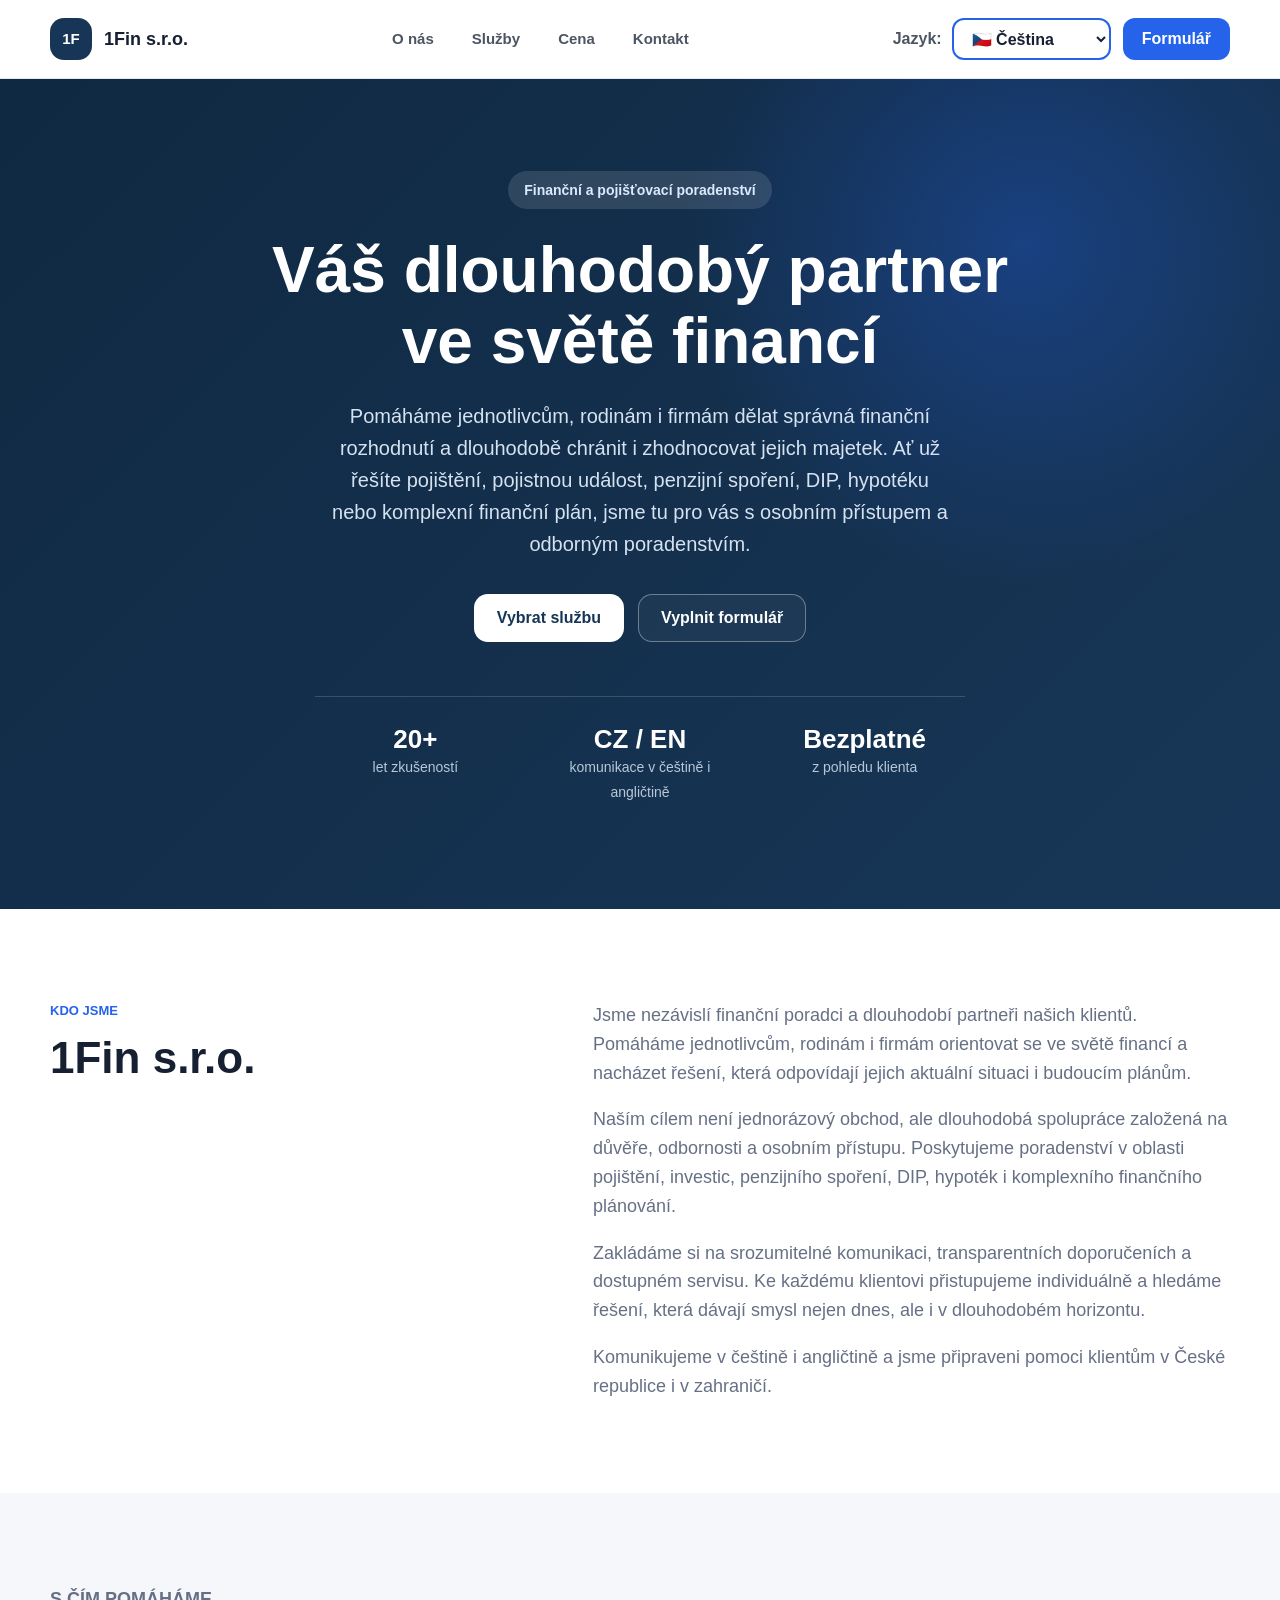
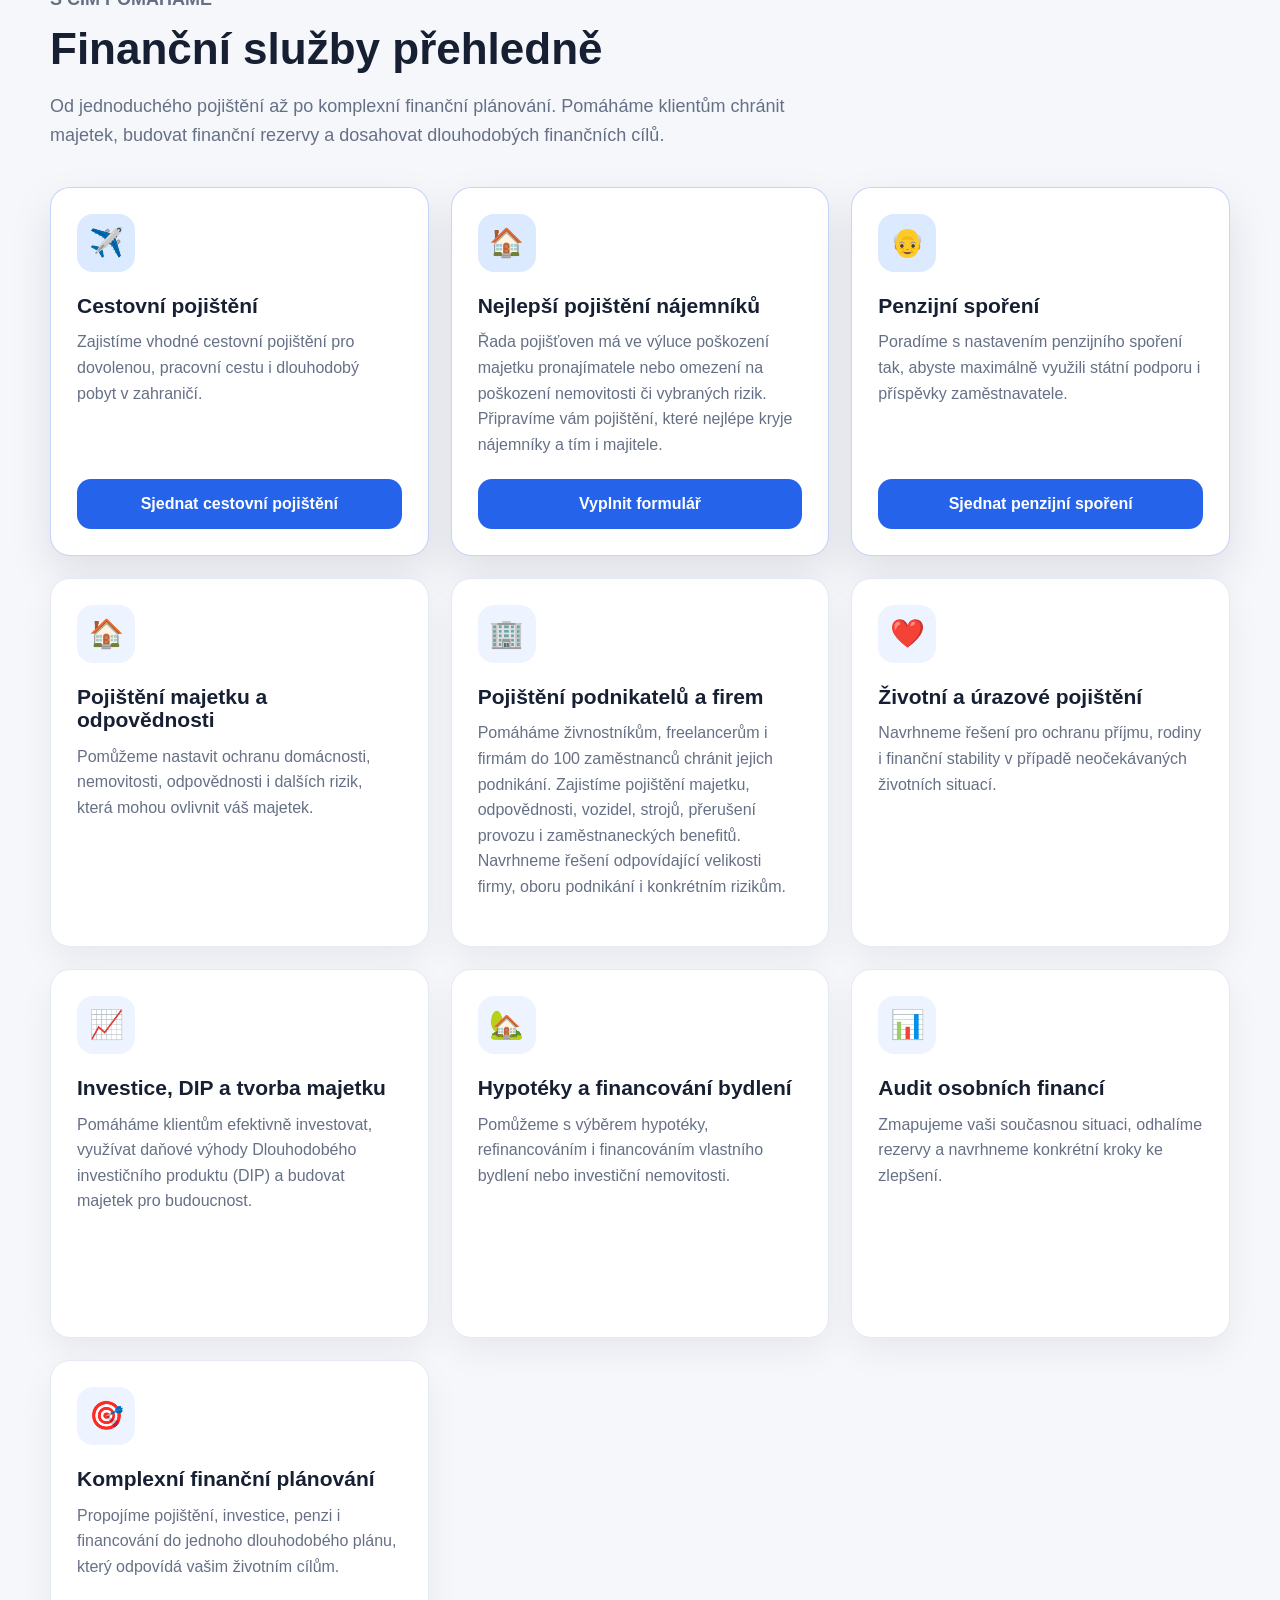
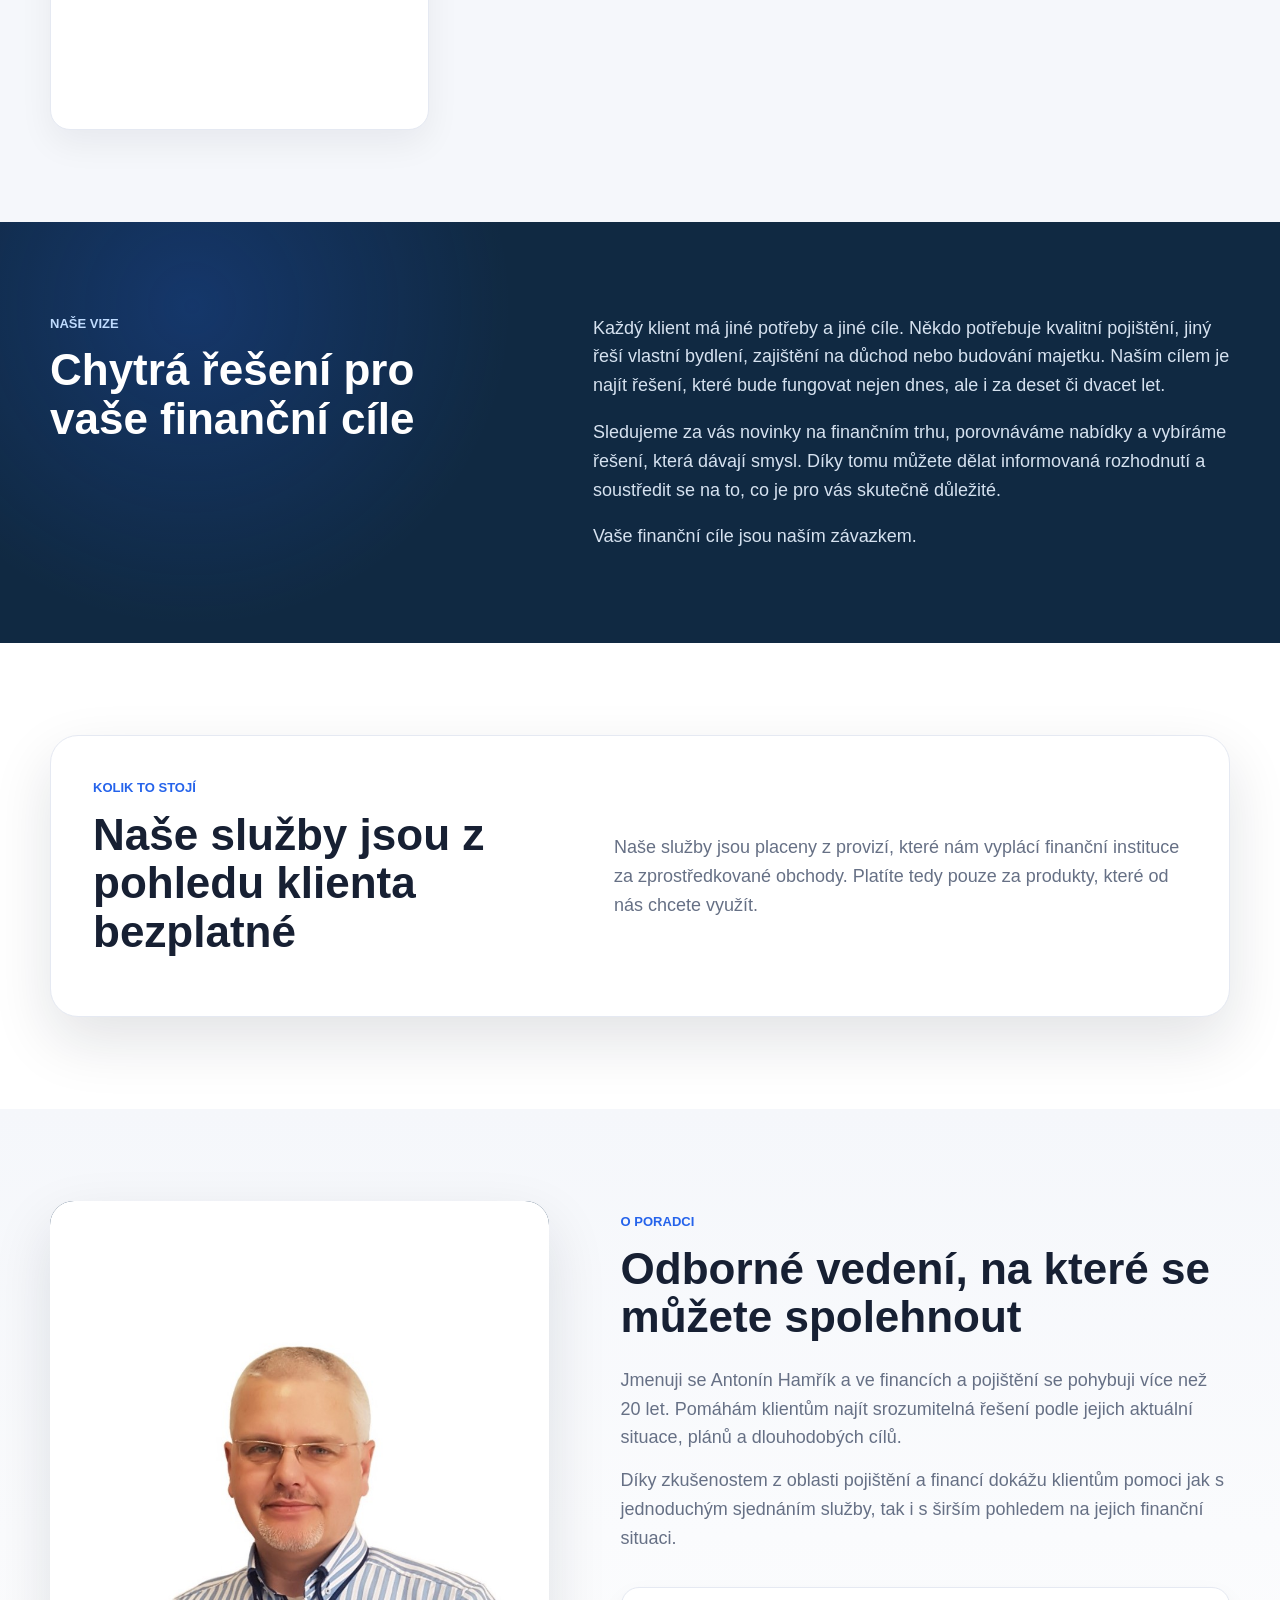
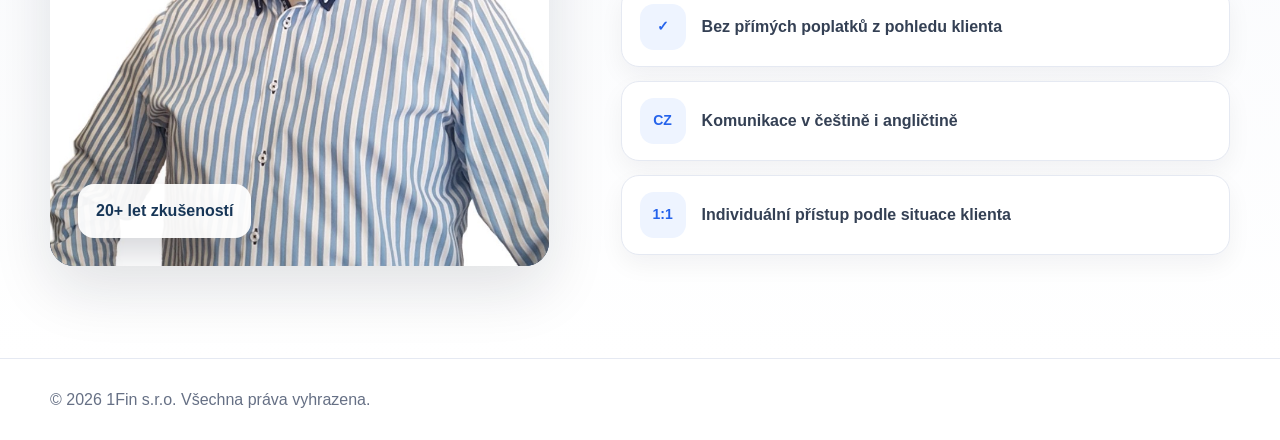
==== commit dfccd225: "Updated gird cards" ====
--- a/index.html
+++ b/index.html
@@ -148,7 +148,7 @@
         </div>
 
         <div class="cards-grid">
-          <article class="card">
+          <article class="card card-active">
             <span class="card-icon">✈️</span>
             <h3 data-i18n="serviceTravelTitle">Cestovní pojištění</h3>
             <p data-i18n="serviceTravelText">
@@ -166,12 +166,14 @@
             </a>
           </article>
 
-          <article class="card">
+          <article class="card card-active">
             <span class="card-icon">🏠</span>
-            <h3 data-i18n="servicePropertyTitle">Pojištění majetku a odpovědnosti</h3>
-            <p data-i18n="servicePropertyText">
-              Pomůžeme nastavit ochranu domácnosti, nemovitosti, odpovědnosti
-              i dalších rizik, která mohou ovlivnit váš majetek.
+            <h3 data-i18n="serviceTenantTitle">Nejlepší pojištění nájemníků</h3>
+            <p data-i18n="serviceTenantText">
+              Řada pojišťoven má ve výluce poškození majetku pronajímatele
+              nebo omezení na poškození nemovitosti či vybraných rizik.
+              Připravíme vám pojištění, které nejlépe kryje nájemníky a tím i
+              majitele.
             </p>
             <a
               href="https://pojisteni.1fin.cz/"
@@ -184,6 +186,33 @@
             </a>
           </article>
 
+          <article class="card card-active">
+            <span class="card-icon">👴</span>
+            <h3 data-i18n="servicePensionTitle">Penzijní spoření</h3>
+            <p data-i18n="servicePensionText">
+              Poradíme s nastavením penzijního spoření tak, abyste maximálně
+              využili státní podporu i příspěvky zaměstnavatele.
+            </p>
+            <a
+              href="https://icy-sand-08f215503.4.azurestaticapps.net/"
+              class="btn btn-primary card-button"
+              target="_blank"
+              rel="noopener"
+              data-i18n="servicePensionButton"
+            >
+              Sjednat penzijní spoření
+            </a>
+          </article>
+
+          <article class="card">
+            <span class="card-icon">🏠</span>
+            <h3 data-i18n="servicePropertyTitle">Pojištění majetku a odpovědnosti</h3>
+            <p data-i18n="servicePropertyText">
+              Pomůžeme nastavit ochranu domácnosti, nemovitosti, odpovědnosti
+              i dalších rizik, která mohou ovlivnit váš majetek.
+            </p>
+          </article>
+
           <article class="card">
             <span class="card-icon">🏢</span>
             <h3 data-i18n="serviceBusinessTitle">Pojištění podnikatelů a firem</h3>
@@ -194,15 +223,6 @@
               zaměstnaneckých benefitů. Navrhneme řešení odpovídající
               velikosti firmy, oboru podnikání i konkrétním rizikům.
             </p>
-            <a
-              href="https://pojisteni.1fin.cz/"
-              class="btn btn-primary card-button"
-              target="_blank"
-              rel="noopener"
-              data-i18n="serviceFormButton"
-            >
-              Vyplnit formulář
-            </a>
           </article>
 
           <article class="card">
@@ -212,15 +232,6 @@
               Navrhneme řešení pro ochranu příjmu, rodiny i finanční stability
               v případě neočekávaných životních situací.
             </p>
-            <a
-              href="https://pojisteni.1fin.cz/"
-              class="btn btn-primary card-button"
-              target="_blank"
-              rel="noopener"
-              data-i18n="serviceFormButton"
-            >
-              Vyplnit formulář
-            </a>
           </article>
 
           <article class="card">
@@ -231,33 +242,6 @@
               Dlouhodobého investičního produktu (DIP) a budovat majetek pro
               budoucnost.
             </p>
-            <a
-              href="https://insia.com/"
-              class="btn btn-primary card-button"
-              target="_blank"
-              rel="noopener"
-              data-i18n="serviceMoreInfoButton"
-            >
-              Zjistit více
-            </a>
-          </article>
-
-          <article class="card">
-            <span class="card-icon">👴</span>
-            <h3 data-i18n="servicePensionTitle">Penzijní spoření</h3>
-            <p data-i18n="servicePensionText">
-              Poradíme s nastavením penzijního spoření tak, abyste maximálně
-              využili státní podporu i příspěvky zaměstnavatele.
-            </p>
-            <a
-              href="https://icy-sand-08f215503.4.azurestaticapps.net/"
-              class="btn btn-primary card-button"
-              target="_blank"
-              rel="noopener"
-              data-i18n="servicePensionButton"
-            >
-              Sjednat penzijní spoření
-            </a>
           </article>
 
           <article class="card">
@@ -267,15 +251,6 @@
               Pomůžeme s výběrem hypotéky, refinancováním i financováním
               vlastního bydlení nebo investiční nemovitosti.
             </p>
-            <a
-              href="https://partners-benefity.cz/Nutrend#kontakt"
-              class="btn btn-primary card-button"
-              target="_blank"
-              rel="noopener"
-              data-i18n="serviceLearnMoreButton"
-            >
-              Zjistit více
-            </a>
           </article>
 
           <article class="card">
@@ -285,15 +260,6 @@
               Zmapujeme vaši současnou situaci, odhalíme rezervy a navrhneme
               konkrétní kroky ke zlepšení.
             </p>
-            <a
-              href="https://partners-benefity.cz/Nutrend#kontakt"
-              class="btn btn-primary card-button"
-              target="_blank"
-              rel="noopener"
-              data-i18n="serviceLearnMoreButton"
-            >
-              Zjistit více
-            </a>
           </article>
 
           <article class="card">
@@ -303,15 +269,6 @@
               Propojíme pojištění, investice, penzi i financování do jednoho
               dlouhodobého plánu, který odpovídá vašim životním cílům.
             </p>
-            <a
-              href="https://partners-benefity.cz/Nutrend#kontakt"
-              class="btn btn-primary card-button"
-              target="_blank"
-              rel="noopener"
-              data-i18n="serviceLearnMoreButton"
-            >
-              Zjistit více
-            </a>
           </article>
         </div>
       </div>
--- a/css/style.css
+++ b/css/style.css
@@ -359,14 +359,16 @@
 .cards-grid {
   display: grid;
   grid-template-columns: repeat(3, 1fr);
-  gap: 24px;
+  grid-auto-rows: 1fr;
+  gap: 22px;
   align-items: stretch;
 }
 
 .card {
   display: flex;
   flex-direction: column;
-  min-height: 360px;
+  height: 100%;
+  min-height: 310px;
   padding: 26px;
   border: 1px solid var(--color-border);
   border-radius: var(--radius);
@@ -374,6 +376,15 @@
   box-shadow: 0 14px 34px rgba(15, 23, 42, 0.06);
 }
 
+.card-active {
+  border-color: rgba(37, 99, 235, 0.26);
+  box-shadow: 0 18px 44px rgba(15, 23, 42, 0.1);
+}
+
+.card-active .card-icon {
+  background: #dbeafe;
+}
+
 .card-icon {
   width: 58px;
   height: 58px;
@@ -386,9 +397,13 @@
 }
 
 .card p {
+  margin-bottom: 0;
+  color: var(--color-muted);
+}
+
+.card-active p {
   flex: 1;
-  margin-bottom: 18px;
-  color: var(--color-muted);
+  margin-bottom: 22px;
 }
 
 .card-button {
@@ -596,60 +611,158 @@
 
 @media (max-width: 680px) {
   .container {
-    width: min(100% - 28px, var(--container));
+    width: min(100% - 32px, var(--container));
+  }
+
+  .site-header {
+    position: static;
+  }
+
+  .header-inner {
+    min-height: 0;
+    gap: 12px;
+    padding: 12px 0 14px;
   }
 
   .hero {
-    padding: 56px 0 64px;
+    padding: 42px 0 48px;
+  }
+
+  .hero-grid {
+    text-align: left;
   }
 
   .section {
-    padding: 64px 0;
+    padding: 52px 0;
   }
 
   .header-actions {
     width: 100%;
+    display: grid;
+    grid-template-columns: 1fr auto;
+    gap: 10px;
+  }
+
+  .nav {
+    order: 3;
+    width: 100%;
+    display: grid;
+    grid-template-columns: repeat(4, 1fr);
     justify-content: flex-start;
-    flex-wrap: wrap;
-  }
-
-  .nav {
-    justify-content: flex-start;
-    gap: 4px;
+    gap: 6px;
   }
 
   .nav a {
-    padding: 8px 10px;
-    font-size: 14px;
+    min-height: 38px;
+    padding: 8px 6px;
+    display: flex;
+    align-items: center;
+    justify-content: center;
+    border-radius: 10px;
+    background: #f5f7fb;
+    font-size: 13px;
+    text-align: center;
   }
 
   h1 {
-    font-size: 38px;
+    font-size: 32px;
     letter-spacing: 0;
   }
 
   h2 {
-    font-size: 32px;
+    font-size: 28px;
+  }
+
+  h3 {
+    font-size: 19px;
   }
 
   .hero-text {
-    font-size: 18px;
+    margin-bottom: 26px;
+    font-size: 16px;
+  }
+
+  .badge {
+    margin: 0 0 18px;
+    font-size: 12px;
+  }
+
+  .hero-actions {
+    margin-bottom: 32px;
+    gap: 10px;
   }
 
   .hero-stats {
-    grid-template-columns: 1fr;
+    grid-template-columns: repeat(3, 1fr);
+    gap: 8px;
+    padding-top: 22px;
+  }
+
+  .hero-stats strong {
+    font-size: 20px;
+  }
+
+  .hero-stats span {
+    font-size: 12px;
   }
 
   .hero-actions .btn {
     width: 100%;
   }
 
+  .split,
+  .advisor-grid {
+    gap: 28px;
+  }
+
+  .section-text,
+  .section-heading p {
+    font-size: 16px;
+  }
+
+  .section-heading {
+    margin-bottom: 26px;
+  }
+
   .cards-grid {
     grid-template-columns: 1fr;
+    grid-auto-rows: auto;
+    gap: 16px;
+  }
+
+  .card {
+    height: auto;
+    min-height: auto;
+    padding: 20px;
+    border-radius: 16px;
+  }
+
+  .card-icon {
+    width: 48px;
+    height: 48px;
+    margin-bottom: 16px;
+    border-radius: 14px;
+    font-size: 24px;
+  }
+
+  .card p {
+    margin-bottom: 18px;
+    font-size: 15px;
+  }
+
+  .card-button {
+    min-height: 46px;
+    padding: 12px 14px;
   }
 
   .price-box {
-    padding: 28px;
+    gap: 18px;
+    padding: 22px;
+    border-radius: 20px;
+  }
+
+  .price-box p:last-child {
+    font-size: 16px;
   }
 
   .footer-inner {
@@ -664,13 +777,25 @@
   }
 
   .language-select-wrap {
+    min-width: 0;
+  }
+
+  .language-select-wrap label {
+    position: absolute;
+    width: 1px;
+    height: 1px;
+    overflow: hidden;
+    clip: rect(0 0 0 0);
+    white-space: nowrap;
+  }
+
+  .language-select {
     width: 100%;
-    justify-content: space-between;
-  }
-
-  .language-select {
-    flex: 1;
     min-width: 0;
+    min-height: 42px;
+    padding-left: 12px;
+    padding-right: 32px;
+    font-size: 14px;
   }
 
   .advisor-grid {
@@ -679,12 +804,12 @@
 
   .advisor-image-card {
     min-height: auto;
-    border-radius: 20px;
+    border-radius: 18px;
   }
 
   .advisor-image {
     min-height: 0;
-    aspect-ratio: 4 / 5;
+    aspect-ratio: 4 / 3;
   }
 
   .advisor-badge {
@@ -694,12 +819,14 @@
   }
 
   .advisor-text {
-    font-size: 17px;
+    font-size: 16px;
   }
 
   .advisor-benefit {
     grid-template-columns: 40px 1fr;
     padding: 14px;
+    border-radius: 14px;
+    font-size: 14px;
   }
 
   .advisor-benefit-icon {
@@ -707,3 +834,22 @@
     height: 40px;
   }
 }
+
+@media (max-width: 360px) {
+  .hero-stats {
+    grid-template-columns: 1fr;
+    gap: 12px;
+  }
+
+  .hero-stats div {
+    display: flex;
+    align-items: baseline;
+    justify-content: space-between;
+    gap: 16px;
+  }
+
+  .hero-stats span {
+    max-width: 150px;
+    text-align: right;
+  }
+}
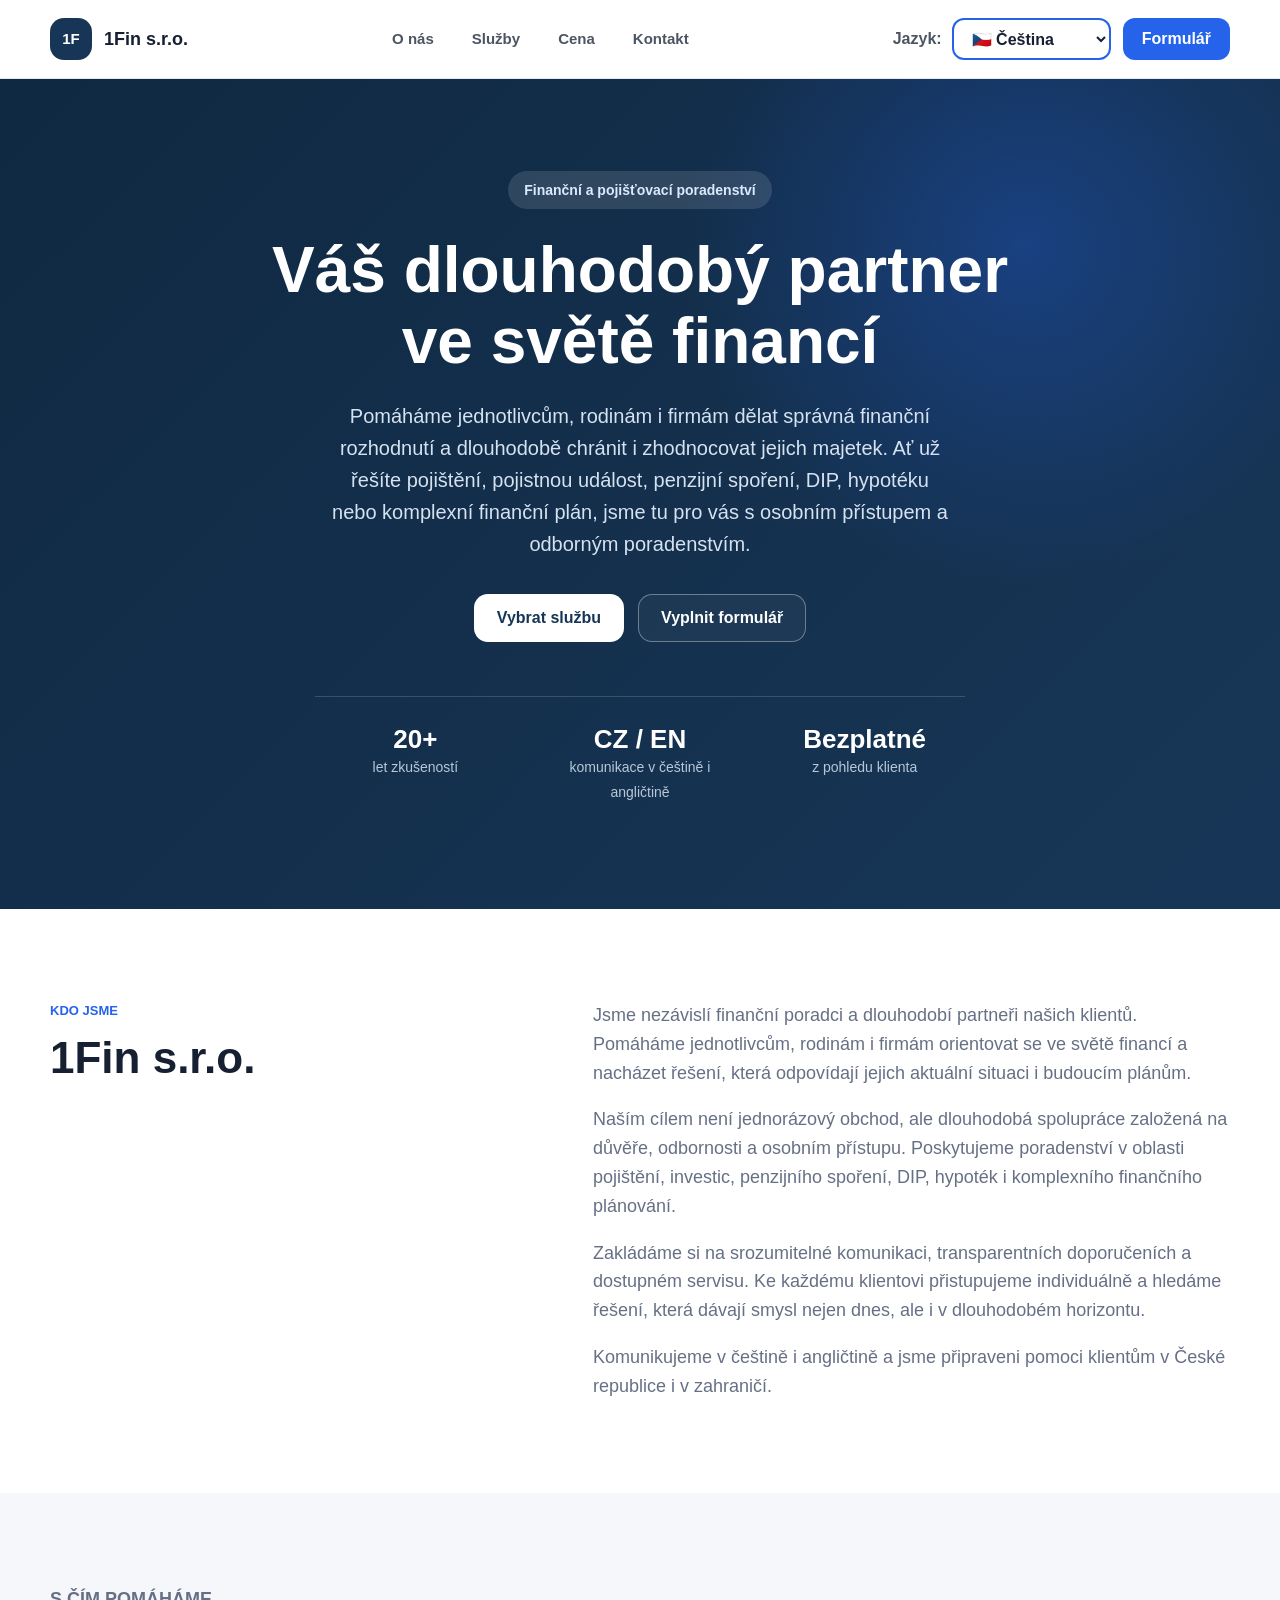
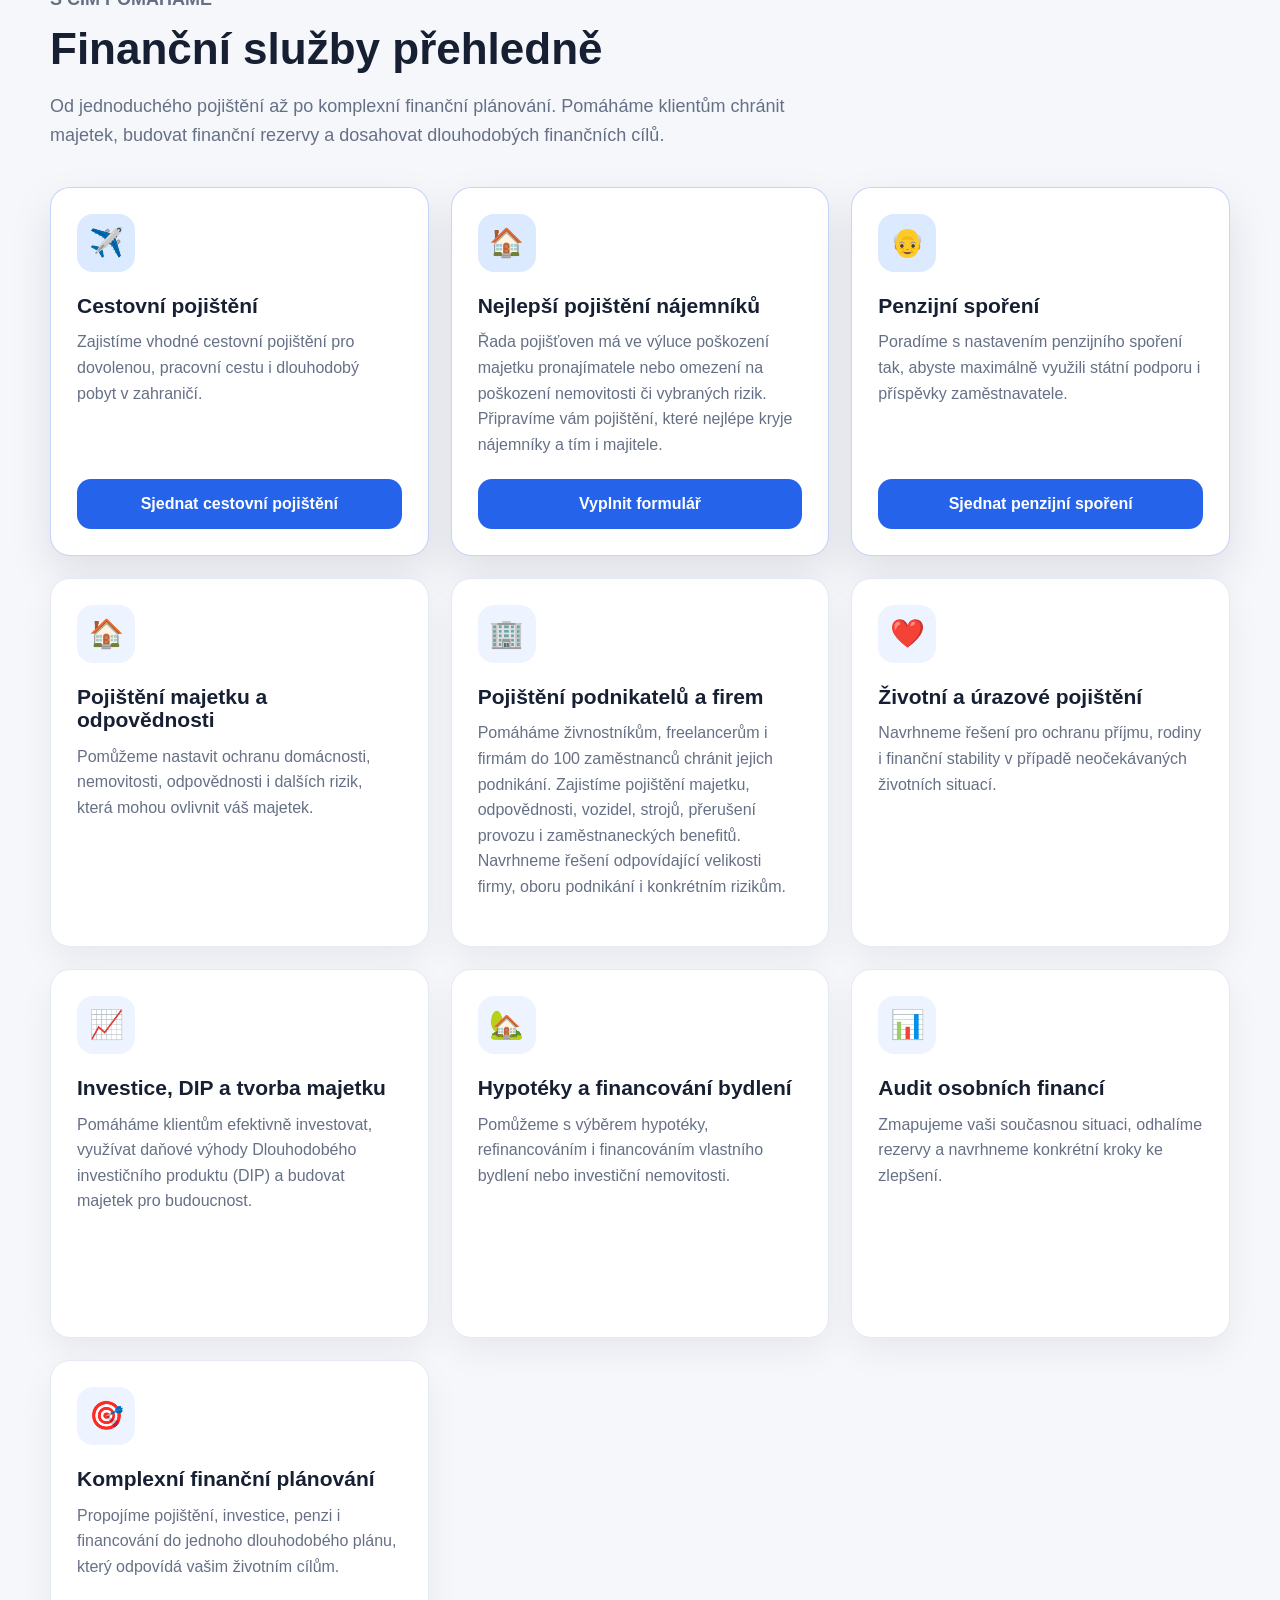
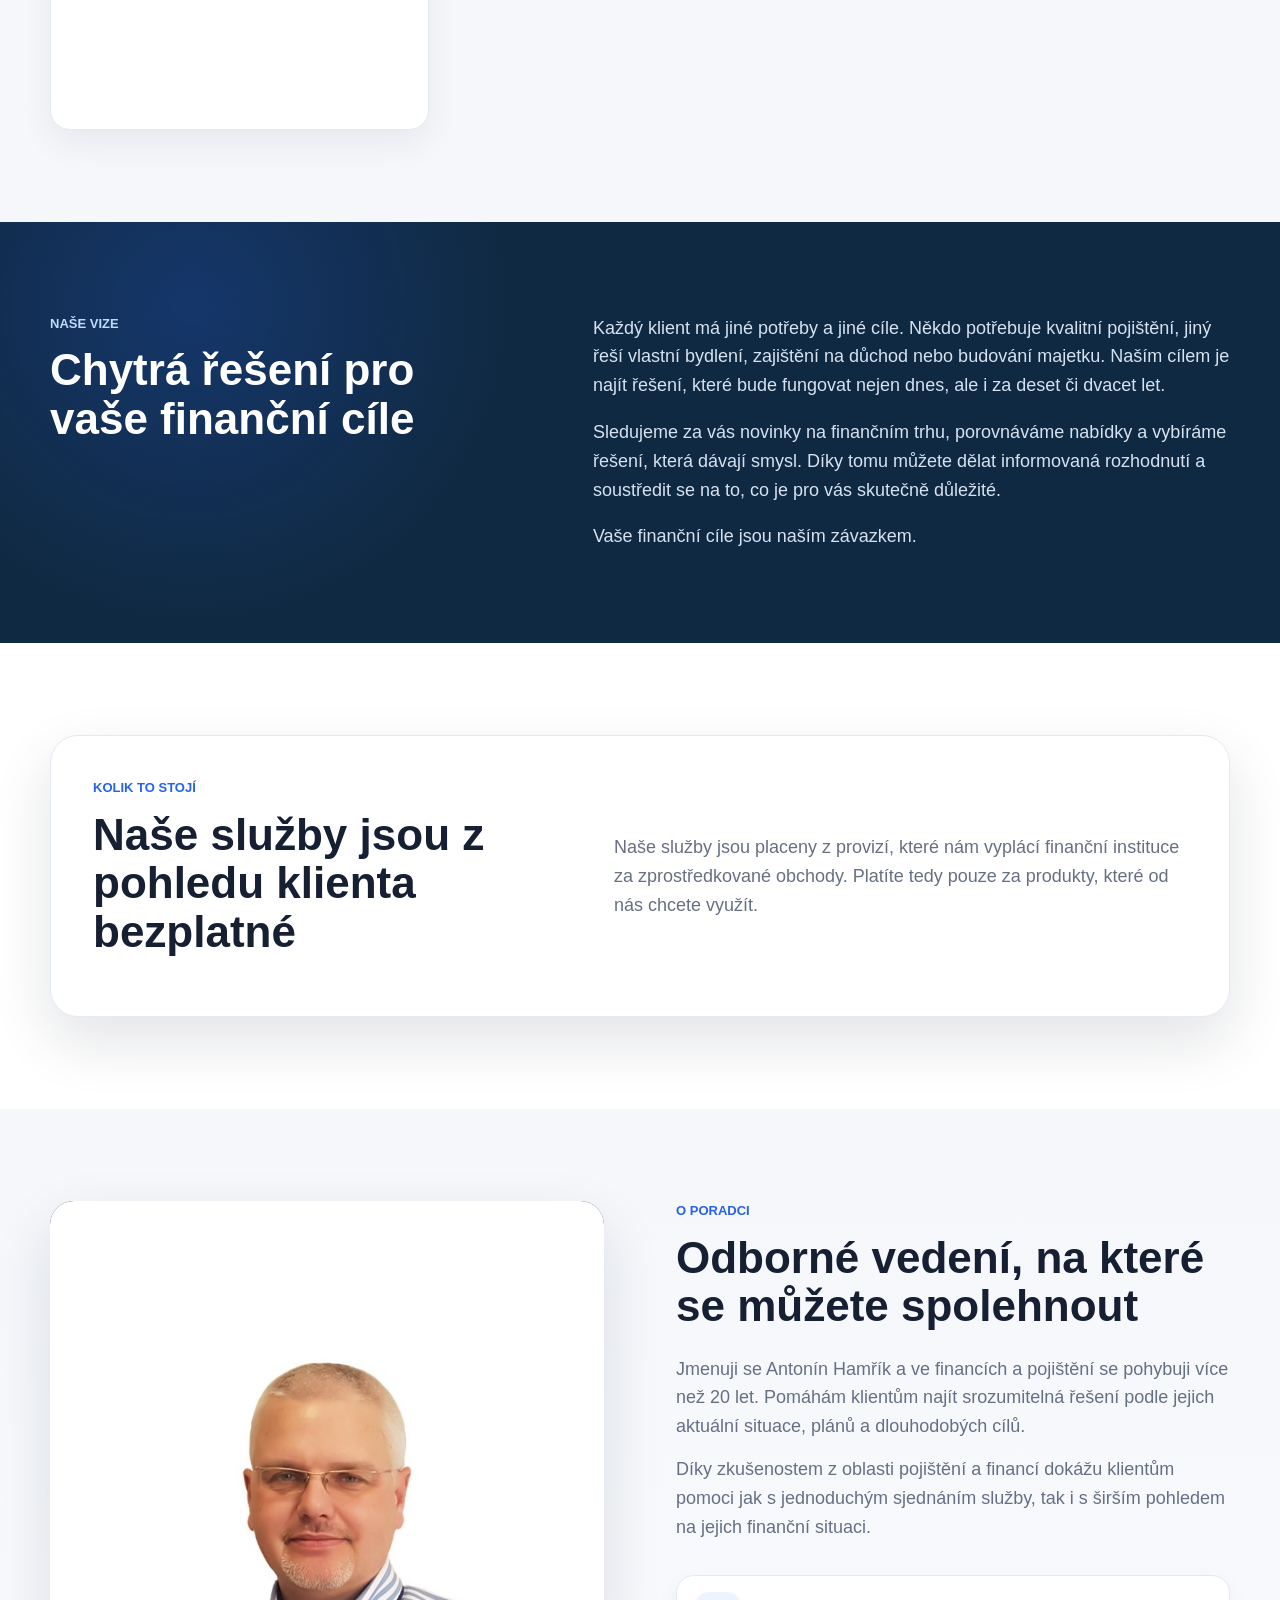
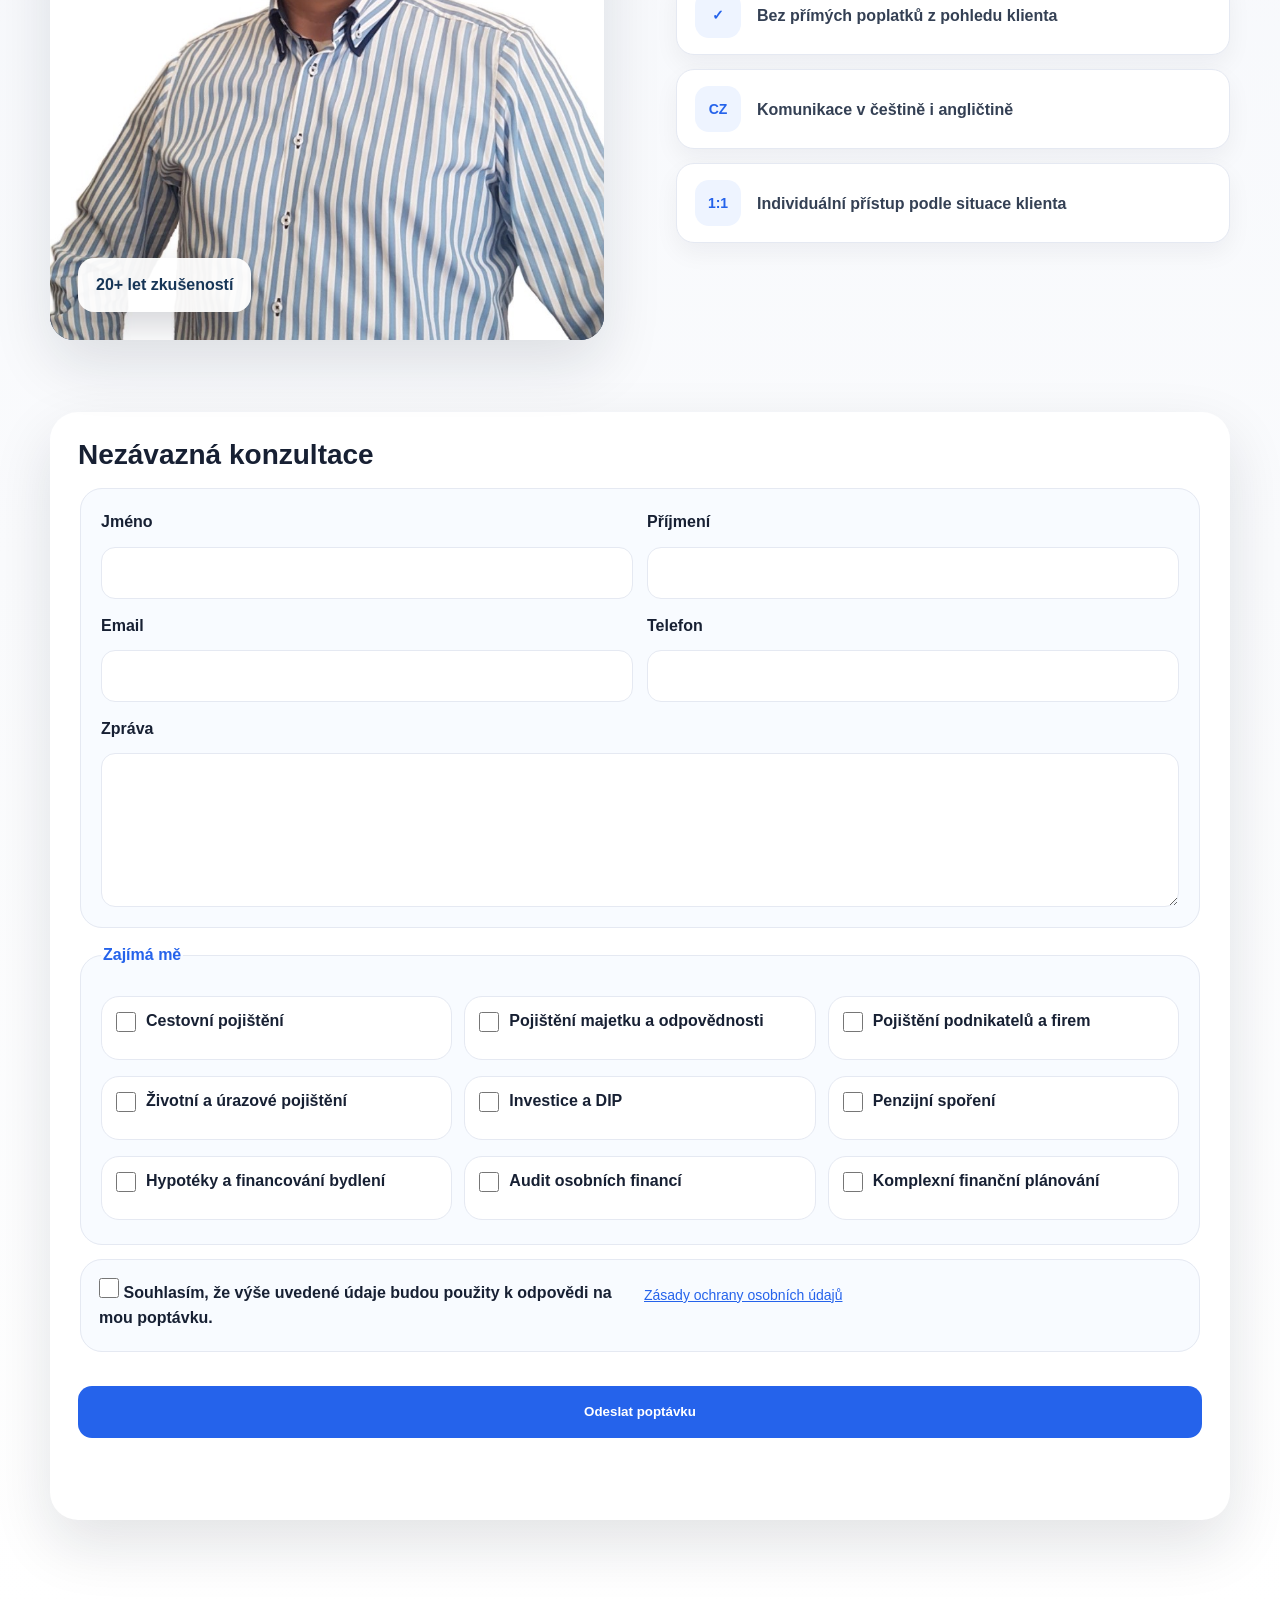
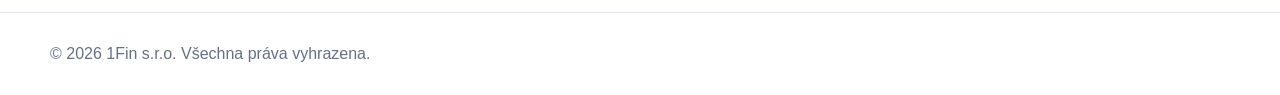
==== commit f129d0da: "Hopefully finished contact form, with security" ====
--- a/index.html
+++ b/index.html
@@ -362,6 +362,137 @@
             </div>
           </div>
         </div>
+
+        <div class="contact-panel">
+          <h3 class="contact-form-heading" data-i18n="contactFormHeading">Nezávazná konzultace</h3>
+
+          <form id="contact-form" class="contact-form" novalidate>
+            <fieldset class="contact-fieldset">
+              <legend class="sr-only" data-i18n="contactFormLegend">Kontaktní údaje</legend>
+
+              <div class="form-row">
+                <label for="first-name" data-i18n="formFirstName">Jméno</label>
+                <input
+                  id="first-name"
+                  name="first_name"
+                  type="text"
+                  autocomplete="given-name"
+                  required
+                  maxlength="100"
+                />
+              </div>
+
+              <div class="form-row">
+                <label for="last-name" data-i18n="formLastName">Příjmení</label>
+                <input
+                  id="last-name"
+                  name="last_name"
+                  type="text"
+                  autocomplete="family-name"
+                  required
+                  maxlength="100"
+                />
+              </div>
+
+              <div class="form-row">
+                <label for="email" data-i18n="formEmail">Email</label>
+                <input
+                  id="email"
+                  name="email"
+                  type="email"
+                  autocomplete="email"
+                  required
+                  maxlength="254"
+                />
+              </div>
+
+              <div class="form-row">
+                <label for="phone" data-i18n="formPhone">Telefon</label>
+                <input
+                  id="phone"
+                  name="phone"
+                  type="tel"
+                  autocomplete="tel"
+                  required
+                  maxlength="40"
+                />
+              </div>
+
+              <div class="form-row form-row-full">
+                <label for="message" data-i18n="formMessage">Zpráva</label>
+                <textarea
+                  id="message"
+                  name="message"
+                  rows="5"
+                  maxlength="2000"
+                ></textarea>
+              </div>
+            </fieldset>
+
+            <fieldset class="contact-fieldset interests-fieldset">
+              <legend class="contact-legend" data-i18n="contactFormInterestsLegend">Zajímá mě</legend>
+
+              <div class="checkbox-grid">
+                <label>
+                  <input type="checkbox" name="interests" value="travel_insurance" />
+                  <span data-i18n="formInterestTravel">Cestovní pojištění</span>
+                </label>
+                <label>
+                  <input type="checkbox" name="interests" value="property_liability_insurance" />
+                  <span data-i18n="formInterestProperty">Pojištění majetku a odpovědnosti</span>
+                </label>
+                <label>
+                  <input type="checkbox" name="interests" value="business_insurance" />
+                  <span data-i18n="formInterestBusiness">Pojištění podnikatelů a firem</span>
+                </label>
+                <label>
+                  <input type="checkbox" name="interests" value="life_accident_insurance" />
+                  <span data-i18n="formInterestLife">Životní a úrazové pojištění</span>
+                </label>
+                <label>
+                  <input type="checkbox" name="interests" value="investments_dip" />
+                  <span data-i18n="formInterestInvestments">Investice a DIP</span>
+                </label>
+                <label>
+                  <input type="checkbox" name="interests" value="pension_savings" />
+                  <span data-i18n="formInterestPension">Penzijní spoření</span>
+                </label>
+                <label>
+                  <input type="checkbox" name="interests" value="mortgages_housing_finance" />
+                  <span data-i18n="formInterestMortgage">Hypotéky a financování bydlení</span>
+                </label>
+                <label>
+                  <input type="checkbox" name="interests" value="personal_finance_audit" />
+                  <span data-i18n="formInterestAudit">Audit osobních financí</span>
+                </label>
+                <label>
+                  <input type="checkbox" name="interests" value="financial_planning" />
+                  <span data-i18n="formInterestPlanning">Komplexní finanční plánování</span>
+                </label>
+              </div>
+            </fieldset>
+
+            <fieldset class="contact-fieldset consent-fieldset">
+              <legend class="sr-only">Souhlas</legend>
+              <label class="checkbox-label">
+                <input id="consent" name="consent" type="checkbox" required />
+                <span data-i18n="formConsentText">Souhlasím, že výše uvedené údaje budou použity k odpovědi na mou poptávku.</span>
+              </label>
+              <p class="consent-note">
+                <a href="privacy.html" data-i18n="formPrivacyLink">Zásady ochrany osobních údajů</a>
+              </p>
+            </fieldset>
+
+            <input type="hidden" name="form_start_ts" value="" />
+            <label class="sr-only" for="contact-honeypot">Neviditelné pole</label>
+            <input id="contact-honeypot" type="text" name="honeypot" autocomplete="off" class="sr-only" tabindex="-1" />
+
+            <div id="cf-turnstile" class="turnstile-wrapper cf-turnstile" data-sitekey="1x00000000000000000000AA" data-action="contact-form"></div>
+
+            <button type="submit" class="btn btn-primary submit-button" data-i18n="contactFormSubmit">Odeslat poptávku</button>
+            <div id="contact-form-status" class="form-status" aria-live="polite"></div>
+          </form>
+        </div>
       </div>
     </section>
   </main>
@@ -372,6 +503,7 @@
     </div>
   </footer>
 
-  <script src="js/main.js"></script>
+  <script src="https://challenges.cloudflare.com/turnstile/v0/api.js" async defer></script>
+  <script src="js/main.js?v=2"></script>
 </body>
 </html>
--- a/css/style.css
+++ b/css/style.css
@@ -458,9 +458,14 @@
 
 .advisor-grid {
   display: grid;
-  grid-template-columns: 0.9fr 1.1fr;
+  grid-template-columns: minmax(320px, 1fr) minmax(320px, 1fr);
+  grid-auto-rows: auto;
   gap: 72px;
-  align-items: center;
+  align-items: start;
+}
+
+.advisor-grid > .contact-panel {
+  grid-column: 1 / -1;
 }
 
 .advisor-image-card {
@@ -546,6 +551,251 @@
   font-weight: 900;
 }
 
+.contact-panel {
+  background: var(--color-white);
+  padding: 28px;
+  border-radius: 28px;
+  box-shadow: var(--shadow);
+  width: 100%;
+}
+
+/* Prevent the advisor grid from forcing horizontal overflow when the
+   container is narrower than the two 320px minimum columns. Collapse to
+   a single column on narrower viewports. */
+@media (max-width: 1100px) {
+  .advisor-grid {
+    grid-template-columns: 1fr;
+    gap: 34px;
+  }
+
+  .advisor-grid > .contact-panel {
+    grid-column: 1 / -1;
+  }
+}
+
+/* Turnstile widget wrapper: ensure it cannot force the form wider than
+   the container */
+.turnstile-wrapper,
+.cf-turnstile {
+  width: 100%;
+  max-width: 100%;
+  box-sizing: border-box;
+  display: block;
+}
+
+.turnstile-wrapper iframe {
+  max-width: 100%;
+  width: 100%;
+  box-sizing: border-box;
+}
+
+.contact-form-heading {
+  margin-top: 0;
+  margin-bottom: 18px;
+  font-size: 28px;
+}
+
+.contact-form {
+  display: grid;
+  gap: 14px;
+}
+
+.contact-fieldset {
+  display: grid;
+  grid-template-columns: repeat(2, minmax(0, 1fr));
+  gap: 14px;
+  border: 1px solid var(--color-border);
+  border-radius: 22px;
+  padding: 20px;
+  background: #f8fbff;
+}
+
+.contact-fieldset > legend {
+  grid-column: 1 / -1;
+}
+
+.contact-legend {
+  margin: 0 0 8px;
+  color: var(--color-blue);
+  font-weight: 800;
+  font-size: 16px;
+}
+
+.form-row {
+  display: grid;
+  gap: 8px;
+  margin-bottom: 0;
+  min-width: 0;
+}
+
+.form-row-full {
+  grid-column: 1 / -1;
+}
+
+.contact-form label,
+.contact-form .checkbox-label {
+  display: block;
+  font-weight: 700;
+  color: var(--color-text);
+  margin-bottom: 4px;
+}
+
+.contact-form input[type="text"],
+.contact-form input[type="email"],
+.contact-form input[type="tel"],
+.contact-form textarea {
+  width: 100%;
+  min-height: 48px;
+  padding: 12px 14px;
+  border: 1px solid var(--color-border);
+  border-radius: 14px;
+  background: var(--color-white);
+  color: var(--color-text);
+  font: inherit;
+}
+
+.contact-form input[type="checkbox"] {
+  width: 20px;
+  height: 20px;
+  min-width: 20px;
+  min-height: 20px;
+  margin: 2px 0 0 0;
+  flex: 0 0 auto;
+  cursor: pointer;
+}
+
+.contact-form textarea {
+  min-height: 118px;
+  resize: vertical;
+}
+
+.contact-form input.sr-only {
+  width: 1px;
+  height: 1px;
+  min-height: 0;
+  padding: 0;
+}
+
+.checkbox-grid {
+  display: grid;
+  grid-template-columns: repeat(3, minmax(0, 1fr));
+  grid-auto-rows: 1fr;
+  gap: 12px;
+  align-items: stretch;
+  min-width: 0;
+}
+
+.checkbox-grid label {
+  display: flex;
+  align-items: flex-start;
+  justify-content: flex-start;
+  gap: 10px;
+  padding: 13px 14px;
+  border: 1px solid var(--color-border);
+  border-radius: 18px;
+  background: var(--color-white);
+  cursor: pointer;
+  user-select: none;
+  width: 100%;
+  min-width: 0;
+  min-height: 64px;
+  text-align: left;
+  box-sizing: border-box;
+}
+
+.checkbox-grid input {
+  margin: 2px 0 0 0;
+  width: 20px;
+  height: 20px;
+  flex: 0 0 auto;
+}
+
+.checkbox-grid label span {
+  flex: 1;
+  min-width: 0;
+  width: auto;
+  white-space: normal;
+  word-break: normal;
+  overflow-wrap: break-word;
+  writing-mode: horizontal-tb;
+  line-height: 1.4;
+}
+
+.contact-panel,
+.contact-fieldset,
+.checkbox-grid {
+  max-width: 100%;
+  min-width: 0;
+}
+
+/* Interests fieldset should take full width so checkbox grid fills available space */
+.contact-fieldset.interests-fieldset {
+  grid-template-columns: 1fr;
+}
+
+.consent-fieldset {
+  display: grid;
+  gap: 8px;
+  padding: 16px 18px;
+}
+
+.checkbox-label {
+  display: flex;
+  gap: 12px;
+  align-items: flex-start;
+  font-weight: 700;
+}
+
+.checkbox-label input {
+  margin-top: 4px;
+}
+
+.consent-note {
+  margin: 8px 0 0;
+  font-size: 14px;
+  color: var(--color-muted);
+}
+
+.consent-note a {
+  color: var(--color-blue);
+  text-decoration: underline;
+}
+
+.turnstile-wrapper {
+  margin-top: 6px;
+}
+
+.submit-button {
+  width: 100%;
+  min-height: 52px;
+}
+
+.form-status {
+  min-height: 40px;
+  color: var(--color-navy-dark);
+  font-weight: 700;
+}
+
+.form-status.error {
+  color: #b91c1c;
+}
+
+.form-status.success {
+  color: #166534;
+}
+
+.sr-only {
+  position: absolute;
+  width: 1px;
+  height: 1px;
+  padding: 0;
+  margin: -1px;
+  overflow: hidden;
+  clip: rect(0, 0, 0, 0);
+  white-space: nowrap;
+  border: 0;
+}
+
 /* Footer */
 
 .site-footer {
@@ -574,6 +824,10 @@
 /* Responsive */
 
 @media (max-width: 1050px) {
+  .checkbox-grid {
+    grid-template-columns: repeat(2, minmax(0, 1fr));
+  }
+
   .header-inner {
     flex-wrap: wrap;
     padding: 16px 0;
@@ -607,11 +861,20 @@
   .advisor-content {
     max-width: none;
   }
+
+  .contact-fieldset {
+    grid-template-columns: 1fr;
+  }
+
 }
 
 @media (max-width: 680px) {
   .container {
     width: min(100% - 32px, var(--container));
+  }
+
+  .checkbox-grid {
+    grid-template-columns: 1fr;
   }
 
   .site-header {
@@ -802,6 +1065,14 @@
     gap: 34px;
   }
 
+  .contact-panel {
+    padding: 20px;
+  }
+
+  .checkbox-grid {
+    grid-template-columns: 1fr;
+  }
+
   .advisor-image-card {
     min-height: auto;
     border-radius: 18px;
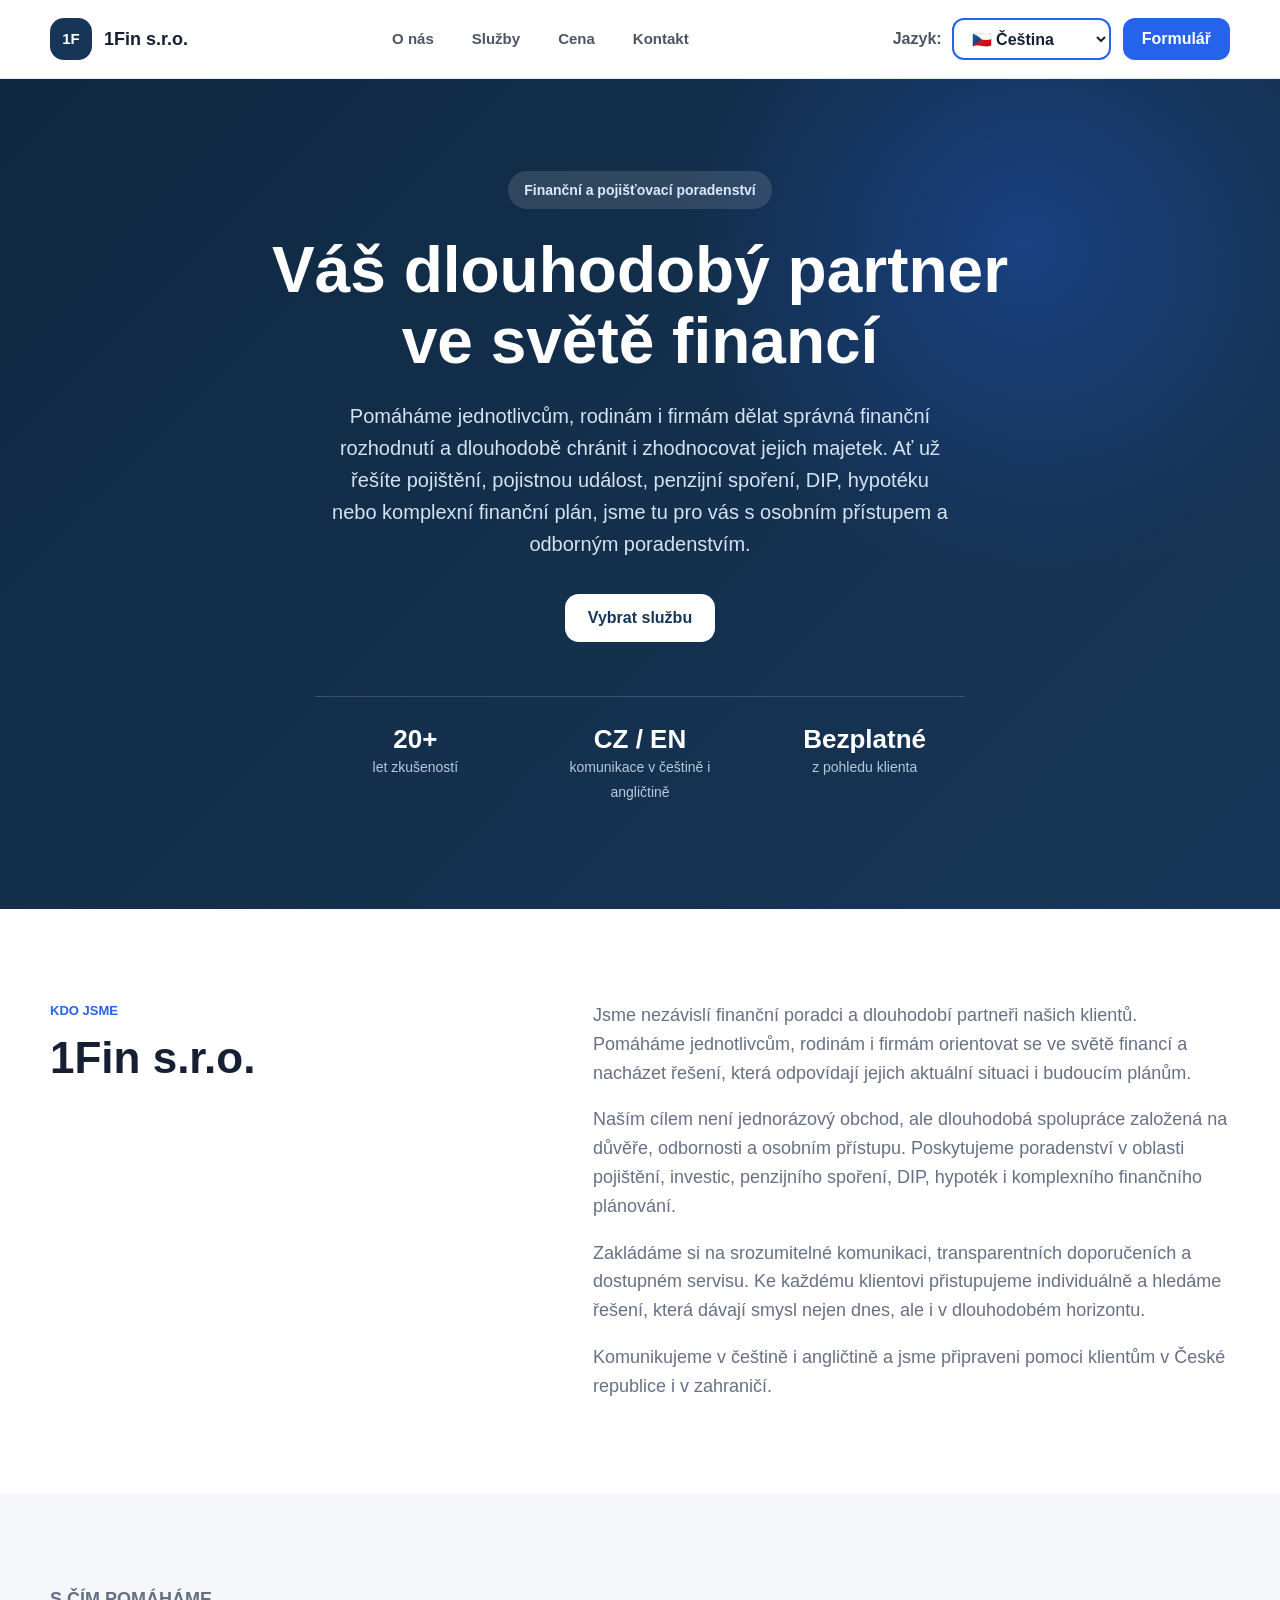
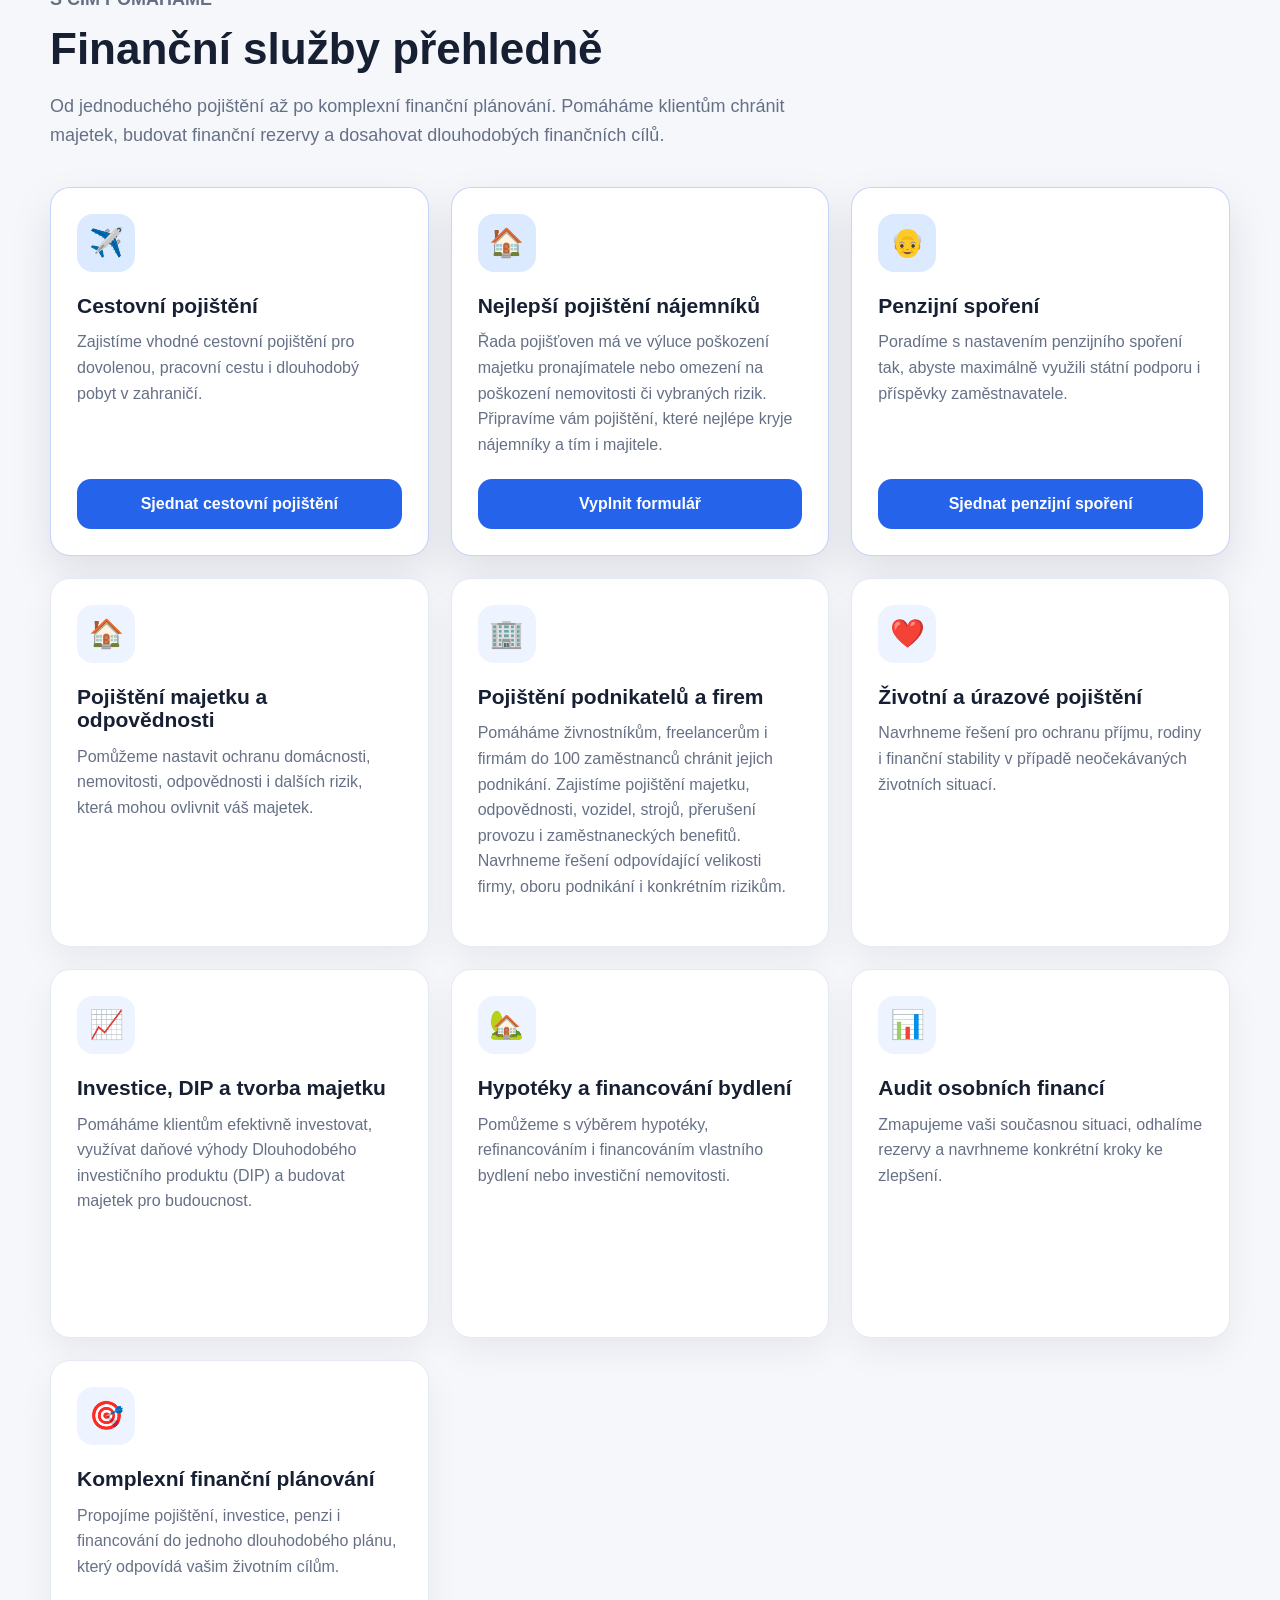
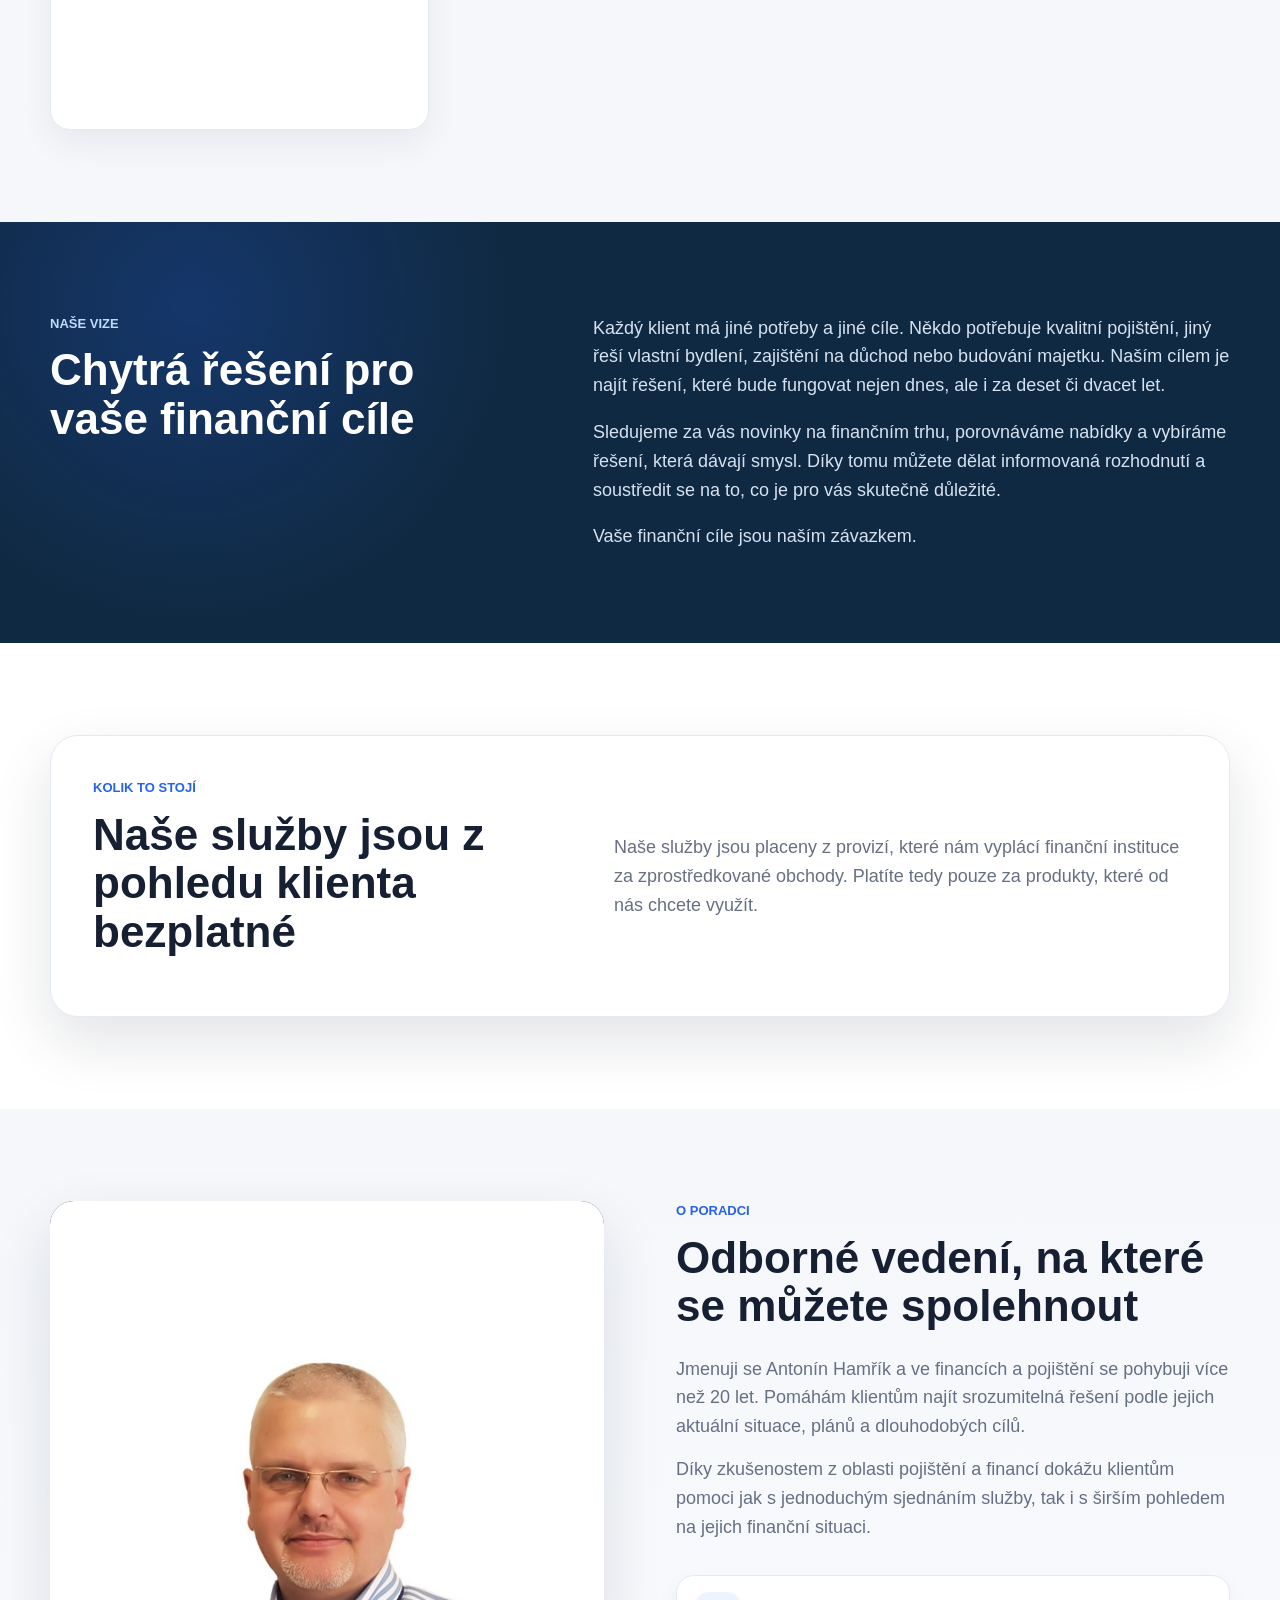
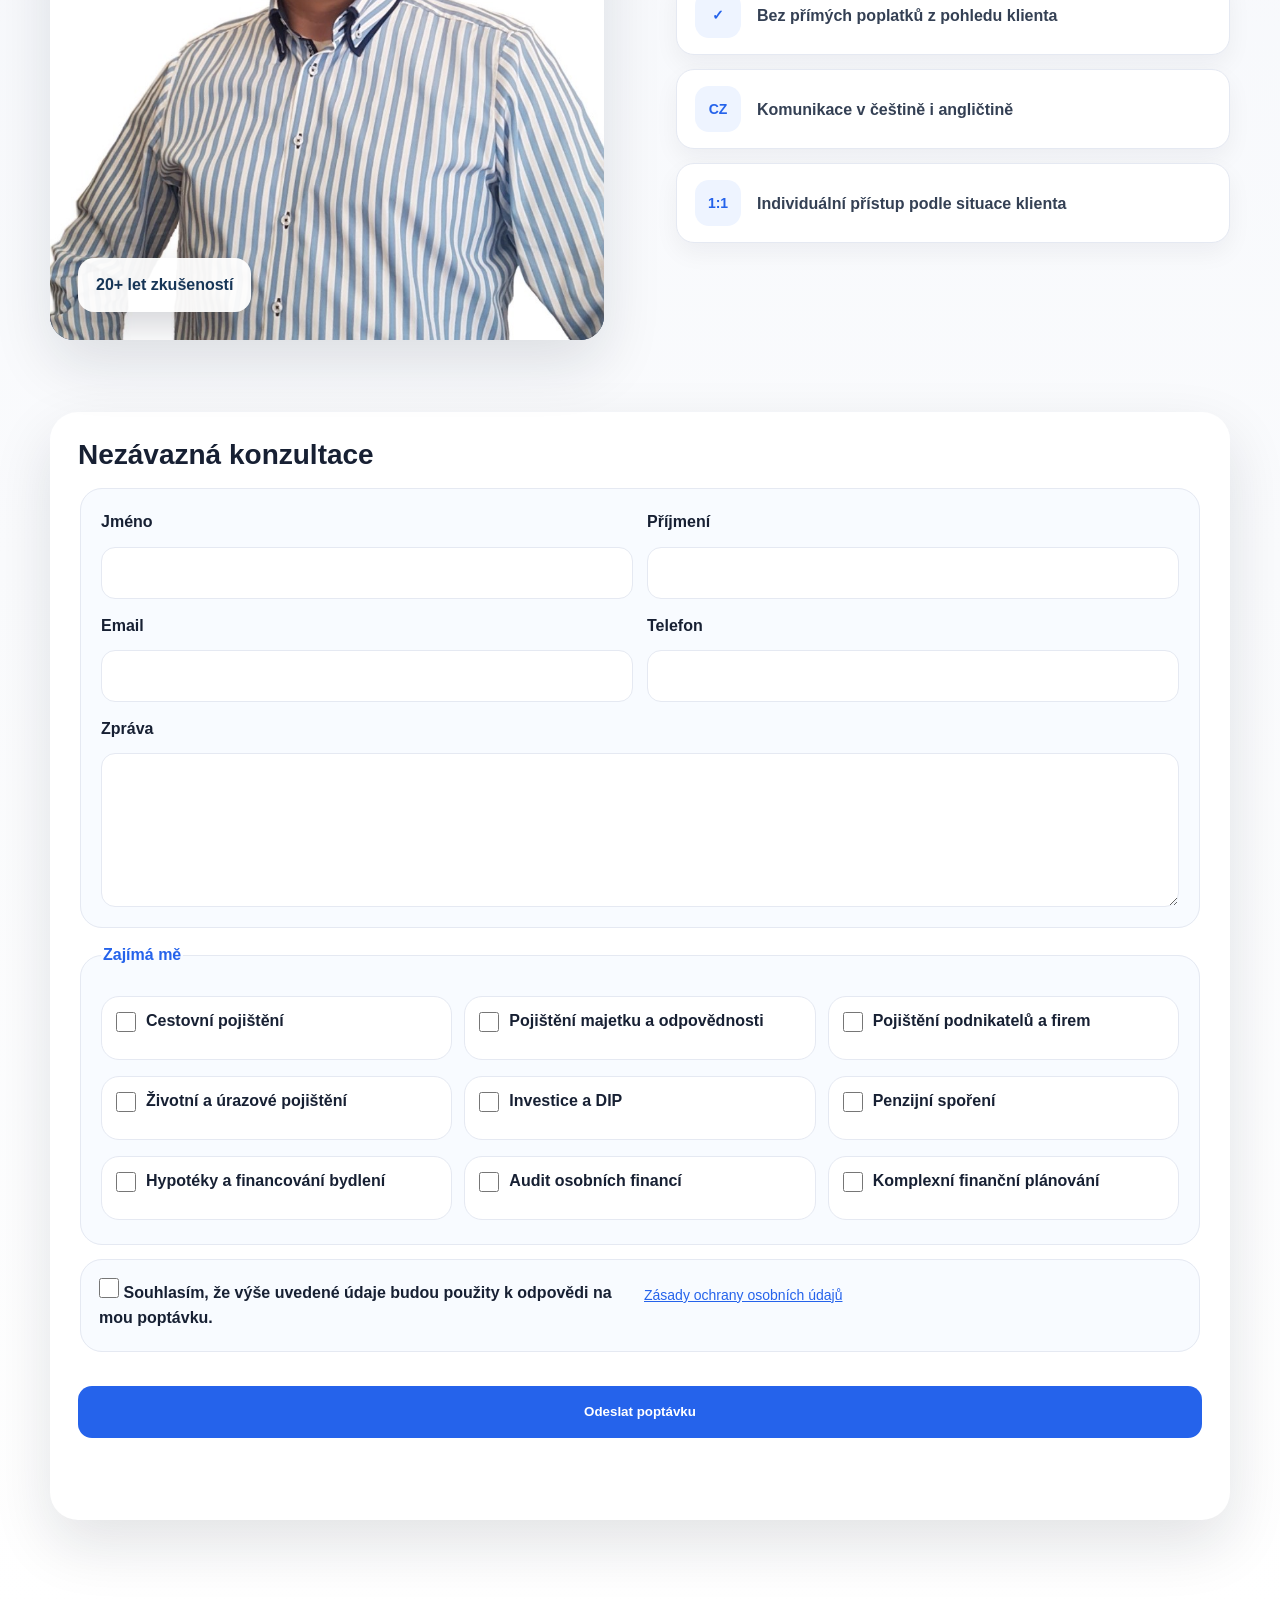
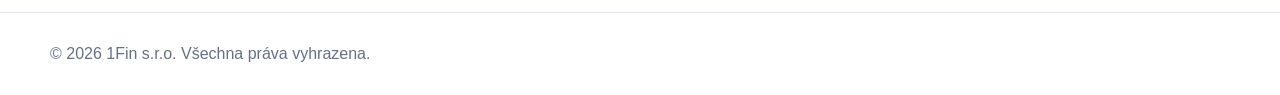
==== commit 0766a325: "Final website version" ====
--- a/index.html
+++ b/index.html
@@ -70,15 +70,6 @@
             <a href="#services" class="btn btn-light" data-i18n="heroServiceButton">
               Vybrat službu
             </a>
-            <a
-              href="https://pojisteni.1fin.cz/"
-              class="btn btn-outline"
-              target="_blank"
-              rel="noopener"
-              data-i18n="formButton"
-            >
-              Vyplnit formulář
-            </a>
           </div>
 
           <div class="hero-stats" aria-label="Hlavní výhody">
@@ -194,7 +185,7 @@
               využili státní podporu i příspěvky zaměstnavatele.
             </p>
             <a
-              href="https://icy-sand-08f215503.4.azurestaticapps.net/"
+              href="https://penze.1fin.cz/"
               class="btn btn-primary card-button"
               target="_blank"
               rel="noopener"
